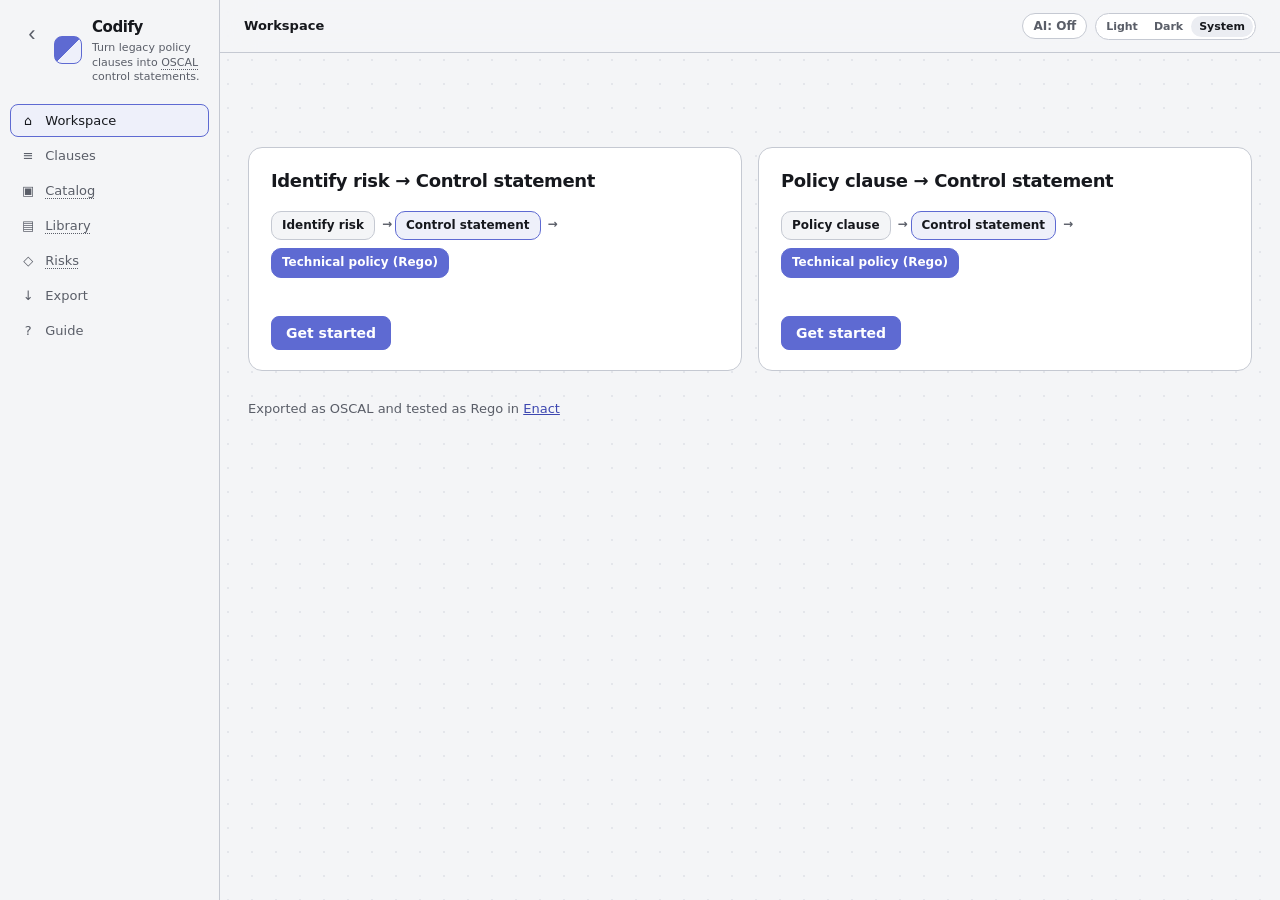
==== src/codify/static/index.html @ 62cfd4fe "Name the last landing step Technical policy (Rego) First-time users do not know Enact. Flow cards no" ====
<!doctype html>
<html lang="en" data-theme="dark">
<head>
  <meta charset="utf-8">
  <meta name="viewport" content="width=device-width, initial-scale=1">
  <title>Codify</title>
  <meta name="description" content="Turn legacy policy clauses into OSCAL control statements.">
  <link rel="icon" href="data:image/svg+xml,%3Csvg xmlns='http://www.w3.org/2000/svg' viewBox='0 0 32 32'%3E%3Crect width='32' height='32' rx='7' fill='%230D0E12'/%3E%3Cpath d='M0 0h32L0 32z' fill='%235E6AD2'/%3E%3C/svg%3E">
  <link rel="stylesheet" href="app.css">
  <script src="theme.js"></script>
</head>
<body class="app">
  <a class="skip" href="#main">Skip to content</a>

  <aside id="sidebar" class="sidebar">
    <div class="sidebar__brand">
      <button type="button" class="icon-btn sidebar__toggle" id="sidebar-toggle" aria-label="Collapse sidebar" aria-controls="sidebar" aria-expanded="true">
        <span aria-hidden="true">‹</span>
      </button>
      <div class="brand">
        <span class="brand__mark" aria-hidden="true"></span>
        <div class="brand__text">
          <h1 class="brand__name">Codify</h1>
          <p class="brand__tag">Turn legacy policy clauses into <abbr class="term" title="A standard format from NIST for writing security controls so other GRC tools can read them.">OSCAL</abbr> control statements.</p>
        </div>
      </div>
    </div>
    <nav class="sidebar__nav" aria-label="Views">
      <button type="button" class="nav-btn" data-view="workspace" data-nav="workspace" aria-pressed="true">
        <span class="nav-btn__icon" aria-hidden="true">⌂</span>
        <span class="nav-btn__label">Workspace</span>
      </button>
      <button type="button" class="nav-btn" data-view="work" data-nav="clauses" aria-pressed="false">
        <span class="nav-btn__icon" aria-hidden="true">≡</span>
        <span class="nav-btn__label">Clauses</span>
      </button>
      <button type="button" class="nav-btn" data-view="catalog" data-nav="catalog" aria-pressed="false">
        <span class="nav-btn__icon" aria-hidden="true">▣</span>
        <span class="nav-btn__label"><abbr class="term" title="This project's control statements — the set you export.">Catalog</abbr></span>
      </button>
      <button type="button" class="nav-btn" data-view="library" data-nav="library" aria-pressed="false">
        <span class="nav-btn__icon" aria-hidden="true">▤</span>
        <span class="nav-btn__label"><abbr class="term" title="Reusable accepted statements saved on this device, across projects.">Library</abbr></span>
      </button>
      <button type="button" class="nav-btn" data-view="risks" data-nav="risks" aria-pressed="false">
        <span class="nav-btn__icon" aria-hidden="true">◇</span>
        <span class="nav-btn__label"><abbr class="term" title="Risks you already identified. Control statements exist to address them. Not a register.">Risks</abbr></span>
      </button>
      <button type="button" class="nav-btn" data-nav="export" id="export-open" aria-haspopup="dialog">
        <span class="nav-btn__icon" aria-hidden="true">↓</span>
        <span class="nav-btn__label">Export</span>
      </button>
      <button type="button" class="nav-btn" data-view="guide" data-nav="guide" aria-pressed="false">
        <span class="nav-btn__icon" aria-hidden="true">?</span>
        <span class="nav-btn__label">Guide</span>
      </button>
    </nav>
  </aside>

  <div class="app__frame">
    <header class="top">
      <div class="top__row">
        <nav class="crumb" id="crumb" aria-label="Breadcrumb">
          <span class="crumb__item">Workspace</span>
        </nav>
        <div class="top__end">
          <div class="actions work__actions" id="top-actions">
            <button type="button" class="btn btn--primary" id="export-open-top" hidden>Export</button>
            <button type="button" class="btn btn--quiet" id="close-project" hidden>Close</button>
          </div>
          <div class="top__tools">
            <button type="button" class="status-chip" id="ai-open" aria-haspopup="dialog">AI: Off</button>
            <div class="theme-toggle" role="radiogroup" aria-label="Theme">
              <button type="button" role="radio" aria-checked="false" data-theme-choice="light">Light</button>
              <button type="button" role="radio" aria-checked="false" data-theme-choice="dark">Dark</button>
              <button type="button" role="radio" aria-checked="true" data-theme-choice="system">System</button>
            </div>
          </div>
        </div>
      </div>
    </header>

    <main id="main">
      <p class="local-note" data-browser-only hidden>Runs in your browser: your policy never leaves this device.</p>
      <p id="loading" class="loading" role="status" hidden>Loading Codify in your browser. This takes a few seconds on the first visit only.</p>
      <div id="error" class="error" role="alert" hidden></div>
      <div id="notice" class="loading" role="status" hidden></div>

      <!-- Landing: two flows only (ADR 0013). Splash #28 is folded in. -->
      <section id="start" class="start" aria-labelledby="start-title">
        <div id="landing" class="landing">
          <h2 id="start-title" class="visually-hidden">Choose a starting path</h2>

          <div id="start-choice" class="landing-cards" role="group" aria-label="Choose a starting path">
            <article class="flow-card" aria-labelledby="flow-a-title">
              <h3 id="flow-a-title" class="flow-card__title">Identify risk → Control statement</h3>
              <ol class="flow-card__steps" aria-label="Identify risk, then control statement, then technical policy (Rego)">
                <li>Identify risk</li>
                <li>Control statement</li>
                <li>Technical policy (Rego)</li>
              </ol>
              <button type="button" class="btn btn--primary" id="start-from-risks">Get started</button>
            </article>
            <article class="flow-card" aria-labelledby="flow-b-title">
              <h3 id="flow-b-title" class="flow-card__title">Policy clause → Control statement</h3>
              <ol class="flow-card__steps" aria-label="Policy clause, then control statement, then technical policy (Rego)">
                <li>Policy clause</li>
                <li>Control statement</li>
                <li>Technical policy (Rego)</li>
              </ol>
              <button type="button" class="btn btn--primary" id="start-from-clause">Get started</button>
            </article>
          </div>

          <p id="landing-caption" class="landing-caption">
            Exported as OSCAL and tested as Rego in
            <a href="https://code1sentinel.github.io/enact/" target="_blank" rel="noopener noreferrer">Enact</a>
          </p>

          <p id="resume" class="landing-resume" hidden>
            <button type="button" class="landing__quiet" id="resume-open">Resume</button>
            <span id="resume-title" class="landing-resume__title"></span>
            <span id="resume-when" class="visually-hidden"></span>
          </p>
        </div>

        <div class="card start__load" id="drop" hidden>
          <p class="start-clause-back">
            <button type="button" class="btn btn--quiet" id="start-clause-back">Back to the landing</button>
          </p>
          <form id="paste-form" novalidate>
            <label class="field">
              <span>Example clause <em>edit or replace, then press Codify</em></span>
              <textarea class="start__clause" name="text" rows="8" placeholder="Paste a clause, or edit this example.">Access to systems shall be granted on a need-to-know basis.

User accounts shall be reviewed regularly.</textarea>
            </label>
            <div class="actions">
              <button type="submit" class="btn btn--primary btn--lg" id="paste-submit">Codify</button>
              <label class="btn btn--file">
                Open a file
                <input type="file" id="file" accept=".docx,.csv,.xlsx,.json,.txt,.md,application/vnd.openxmlformats-officedocument.wordprocessingml.document,text/csv,application/json,text/plain,text/markdown,application/vnd.openxmlformats-officedocument.spreadsheetml.sheet">
              </label>
            </div>
          </form>
          <p class="start__examples">
            <button type="button" class="example-chip" id="demo">Try an example</button>
          </p>
        </div>
      </section>

      <section id="flow" class="flow-view" aria-labelledby="flow-title" hidden>
        <h2 id="flow-title" class="visually-hidden">Authoring steps</h2>
        <div class="flow-view__head">
          <ol class="stepper" id="stepper" aria-label="Authoring steps"></ol>
          <button type="button" class="btn btn--quiet btn--small" id="step-guide-open" hidden>Show guide</button>
        </div>
        <div class="flow-view__body">
          <div id="flow-step" class="flow-step"></div>
          <aside id="step-guide" class="step-guide" hidden></aside>
        </div>
        <p id="flow-error" class="field-error" role="alert" hidden></p>
        <div class="flow-nav" id="flow-nav">
          <button type="button" class="btn" id="flow-back">Previous</button>
          <button type="button" class="btn btn--primary" id="flow-next">Next</button>
        </div>
      </section>

      <section id="result" class="result-step" aria-labelledby="result-title" hidden>
        <div class="result-step__inner">
          <p class="result-step__kicker">First look</p>
          <h2 id="result-title" class="result-step__title">Here's what we drafted</h2>
          <p id="result-lede" class="result-step__lede"></p>
          <ul id="result-drafts" class="result-step__drafts"></ul>
          <div class="actions">
            <button type="button" class="btn btn--primary btn--lg" id="result-continue">Review the drafts</button>
          </div>
        </div>
      </section>

      <!-- Workspace: a project is open -->
      <section id="work" class="work" aria-labelledby="work-title" hidden>
        <div class="work__head">
          <div class="work__title">
            <label class="work-title-edit">
              <span class="visually-hidden">Policy name</span>
              <input id="work-title" class="work-title-input" maxlength="500" autocomplete="off" spellcheck="false" placeholder="Untitled policy">
            </label>
            <p id="work-summary" class="work__summary"></p>
            <div id="work-counts" class="work__counts"></div>
            <div id="work-progress" class="progress" aria-label="Review progress"></div>
          </div>
          <div class="flow-wrap">
            <ol class="flow flow--status" aria-label="Review stages (status, not links)">
              <li data-stage="clause"><abbr class="term" title="A paragraph from the policy you pasted.">Clause</abbr></li>
              <li data-stage="draft"><abbr class="term" title="Codify's first-pass control statement. Edit it before you accept.">Draft</abbr></li>
              <li data-stage="review"><abbr class="term" title="Check the draft against the original clause and the score.">Review</abbr></li>
              <li data-stage="accept"><abbr class="term" title="Keep this statement in this project's catalog and on this device.">Accept</abbr></li>
            </ol>
            <p class="flow__caption">Status, not buttons. Hover a word for what it means.</p>
          </div>
        </div>

        <div id="ai-progress" class="loading ai-progress" role="status" hidden>
          <span id="ai-progress-text"></span>
          <button type="button" class="btn btn--small" id="ai-stop">Stop</button>
        </div>

        <div class="workspace">
          <div class="pane pane--list">
            <div class="pane__bar">
              <span class="pane__label">Clauses</span>
              <details id="work-more" class="fold">
                <summary>More</summary>
                <div class="fold__body">
                  <div class="filters" role="group" aria-label="Show">
                    <button type="button" class="chip" data-filter="all" aria-pressed="true">All</button>
                    <button type="button" class="chip" data-filter="draft" aria-pressed="false">Drafts</button>
                    <button type="button" class="chip" data-filter="reviewed" aria-pressed="false">Reviewed</button>
                    <button type="button" class="chip" data-filter="accepted" aria-pressed="false">Accepted</button>
                    <button type="button" class="chip" data-filter="low" aria-pressed="false">Below 80%</button>
                    <button type="button" class="chip" data-filter="other" aria-pressed="false">Not converted</button>
                  </div>
                  <div class="select-tools" role="group" aria-label="Select">
                    <button type="button" class="btn btn--small btn--quiet" id="select-ready" title="Drafts scoring 80% or more with no drafting notes left to decide">Select ready drafts</button>
                    <button type="button" class="btn btn--small btn--quiet" id="select-shown" title="Every control the filter shows">Select shown</button>
                  </div>
                </div>
              </details>
            </div>
            <div id="list" class="list" aria-label="Clauses and controls"></div>
          </div>
          <aside id="editor" class="editor" aria-live="polite">
            <p class="placeholder">Select a clause to draft its control.</p>
          </aside>
          <aside id="props" class="props" aria-label="Properties and review">
            <p class="placeholder">Select a control to see its properties.</p>
          </aside>
        </div>
      </section>

      <section id="catalog" class="catalog-view" aria-labelledby="catalog-title" hidden>
        <div class="view-head">
          <h2 id="catalog-title" class="section-title section-title--first">Catalog</h2>
          <p class="view-head__lede">This project's control statements — the catalog you export as OSCAL, a NIST format other GRC tools read. The Library is separate: reusable statements saved on this device.</p>
        </div>
        <div id="catalog-body"></div>
      </section>

      <section id="library" class="library-view" aria-labelledby="library-title" hidden>
        <div id="library-body"></div>
      </section>

      <section id="risks" class="risks-view" aria-labelledby="risks-title" hidden>
        <div class="view-head">
          <h2 id="risks-title" class="section-title section-title--first">Identified risks</h2>
          <p class="view-head__lede">Enter risks you have already identified. Control statements exist to address them. This is input, not a register — no scores, owners, or treatment plans.</p>
        </div>
        <div id="risks-body" class="risks-input"></div>
      </section>

      <!-- Guide -->
      <section id="guide" class="guide-view" aria-labelledby="guide-title" hidden>
        <h2 id="guide-title" class="section-title section-title--first">Writing control statements</h2>
        <p id="guide-summary" class="guide-summary"></p>
        <div class="anatomy">
          <p class="anatomy__example"><span class="part part--action">Review</span> <span class="part part--scope">privileged and payment access</span> <span class="part part--limit">at least every [90] days</span> <span class="part part--purpose">to remove access that is no longer needed</span>.</p>
        </div>
        <div id="guide-list" class="guide-list"></div>
      </section>
    </main>
  </div>

  <div id="selection-bar" class="selection-bar" hidden role="toolbar" aria-label="Bulk actions">
    <span id="selected-count" class="selection-bar__count" aria-live="polite">0 selected</span>
    <div class="selection-bar__actions">
      <button type="button" class="btn btn--small" data-bulk="reviewed">Mark reviewed</button>
      <button type="button" class="btn btn--small btn--primary" data-bulk="accepted">Mark accepted</button>
      <button type="button" class="btn btn--small" id="ai-bulk" hidden title="Draft the clauses of the selected controls again with AI, one request per clause">Draft with AI</button>
    </div>
    <button type="button" class="btn btn--small btn--quiet" id="select-none">Clear</button>
  </div>

  <dialog id="export-dialog" class="dialog export-dialog" aria-labelledby="export-title">
    <form method="dialog">
      <div class="dialog__head">
        <div class="dialog__title">
          <h2 id="export-title">Send to Enact</h2>
        </div>
        <button type="submit" class="icon-btn" value="cancel" aria-label="Close">×</button>
      </div>
      <p class="dialog__lede">Download a copy on this device. Nothing is uploaded. Send to Enact turns control statements into testable Rego policy.</p>
      <div class="enact-handoff" id="enact-handoff">
        <p><strong>Codify writes the catalog. Enact runs the checks.</strong> They share a file, not a server.</p>
        <ol class="enact-handoff__steps">
          <li>Download the OSCAL catalog below.</li>
          <li>Open <a href="https://code1sentinel.github.io/enact/" target="_blank" rel="noopener noreferrer">Enact</a> (Pages app).</li>
          <li>Load that JSON as the catalog. See <a href="https://github.com/code1sentinel/policy-golden-path/blob/main/docs/book/enact.md" target="_blank" rel="noopener noreferrer">Using Codify with Enact</a>.</li>
        </ol>
      </div>
      <p class="export-help">The catalog is this project's OSCAL file (a NIST format other GRC tools read). Library downloads are optional copies of accepted statements on this device.</p>
      <p id="export-gate" class="field-error" hidden></p>
      <ul class="export-list" id="export-menu">
        <li class="export-list__row export-list__row--recommended is-recommended">
          <div>
            <strong>OSCAL catalog <span class="export-rec">(recommended)</span></strong>
            <p>Use this when you want to hand the catalog to another GRC tool, or reopen this project later.</p>
          </div>
          <button type="button" class="btn btn--primary" data-export="oscal">Download</button>
        </li>
        <li class="export-list__row">
          <div>
            <strong>Excel</strong>
            <p>Use this when you want a spreadsheet of every control for review in Excel.</p>
          </div>
          <button type="button" class="btn" data-export="xlsx">Download</button>
        </li>
        <li class="export-list__row">
          <div>
            <strong>CSV</strong>
            <p>Use this when you need the same rows in a text file. Safe for Excel — cells cannot run formulas.</p>
          </div>
          <button type="button" class="btn" data-export="csv">Download</button>
        </li>
        <li class="export-list__row">
          <div>
            <strong>Conversion report</strong>
            <p>Use this when you want a readable summary of what was converted and what still needs work.</p>
          </div>
          <button type="button" class="btn" data-export="report">Download</button>
        </li>
      </ul>
      <details class="export-more">
        <summary>Statement library (optional)</summary>
        <ul class="export-list export-list--nested">
          <li class="export-list__row">
            <div>
              <strong>JSON</strong>
              <p>Use this when you want a JSON copy of accepted statements saved on this device.</p>
            </div>
            <button type="button" class="btn" data-export="library-json">Download</button>
          </li>
          <li class="export-list__row">
            <div>
              <strong>CSV</strong>
              <p>Use this when you want those same saved statements as a spreadsheet-safe CSV.</p>
            </div>
            <button type="button" class="btn" data-export="library-csv">Download</button>
          </li>
        </ul>
      </details>
    </form>
  </dialog>

  <dialog id="ai-dialog" class="dialog" aria-labelledby="ai-title">
    <form id="ai-form" method="dialog" novalidate>
      <div class="dialog__head">
        <div class="dialog__title">
          <h2 id="ai-title">AI drafting</h2>
          <span id="ai-ready-chip" class="ready-chip is-off">Off</span>
        </div>
        <button type="submit" class="icon-btn" value="cancel" formnovalidate aria-label="Close">×</button>
      </div>
      <p class="dialog__lede">Off unless you turn it on. Codify still drafts with rules. With AI on, you can also ask a model to draft a clause's controls, with your own API key or with Ollama on this machine (no key). Every AI draft is scored like any other, marked as drafted by AI, and stays a draft until you review it.</p>
      <div class="notice">
        <strong>What is sent.</strong> One clause per request: its text, its section heading and Codify's rule drafts for it. It goes straight from this browser to the provider you choose, under your account and that provider's terms. It does not pass through Codify, and your key stays in this browser.
      </div>
      <div class="notice notice--warn">
        <strong>Do not send classified or sensitive text.</strong> Use AI drafting only for policy text your organisation allows you to send to this provider. If in doubt, leave it off: the rule drafts need no AI.
      </div>
      <div class="grid2">
        <label class="field"><span>Provider</span>
          <select name="provider" id="ai-provider"></select>
        </label>
        <label class="field"><span>Model <em id="ai-model-hint">any model your account has</em></span>
          <input name="model" id="ai-model" list="ai-models" autocomplete="off" spellcheck="false">
          <datalist id="ai-models"></datalist>
        </label>
      </div>
      <p id="ai-local-note" class="notice" hidden></p>
      <label class="field" id="ai-key-field"><span>API key <em>required for this provider</em></span>
        <input name="key" id="ai-key" type="password" autocomplete="off" spellcheck="false">
        <span class="field__help">Kept in this browser only. Not sent to Codify.</span>
      </label>
      <label class="check" id="ai-remember-row"><input type="checkbox" name="remember" id="ai-remember"> <span>Remember the key on this device <em>(otherwise it is forgotten when you close the tab)</em></span></label>
      <label class="check"><input type="checkbox" name="ack" id="ai-ack"> <span>I have read what is sent, and I will not send classified or sensitive text.</span></label>
      <p id="ai-form-error" class="error" role="alert" hidden></p>
      <div class="dialog__actions actions">
        <button type="submit" class="btn btn--quiet" value="cancel" formnovalidate>Cancel</button>
        <button type="submit" class="btn" value="off" id="ai-off">Turn off and forget the key</button>
        <button type="submit" class="btn btn--primary" value="on" id="ai-on">Turn on</button>
      </div>
    </form>
  </dialog>

  <dialog id="risk-suggest-dialog" class="dialog dialog--suggest" aria-labelledby="risk-suggest-title">
    <form method="dialog">
      <div class="dialog__head">
        <div class="dialog__title">
          <h2 id="risk-suggest-title">Add recommended statements?</h2>
        </div>
        <button type="submit" class="icon-btn" value="cancel" aria-label="Close">×</button>
      </div>
      <p id="risk-suggest-scenario" class="dialog__lede"></p>
      <div id="risk-suggest-body" class="risk-suggest"></div>
      <div class="dialog__actions actions">
        <button type="submit" class="btn btn--quiet" value="cancel" id="risk-suggest-not-now">Not now</button>
        <button type="button" class="btn btn--primary" id="risk-suggest-add">Add statements</button>
      </div>
    </form>
  </dialog>

  <dialog id="library-pick" class="dialog" aria-labelledby="library-pick-title">
    <form method="dialog">
      <div class="dialog__head">
        <div class="dialog__title">
          <h2 id="library-pick-title">From library</h2>
        </div>
        <button type="submit" class="icon-btn" value="cancel" aria-label="Close">×</button>
      </div>
      <p class="dialog__lede">Reusable statements on this device. Use one, then tweak and Accept. Nothing is uploaded.</p>
      <label class="field">
        <span class="visually-hidden">Search the library</span>
        <input id="library-pick-search" type="search" placeholder="Search statements" autocomplete="off">
      </label>
      <div class="picker">
        <div id="library-pick-list"></div>
        <aside id="library-pick-detail" class="picker__detail" aria-label="Statement preview"></aside>
      </div>
    </form>
  </dialog>

  <script type="module" src="app.js"></script>
</body>
</html>
---- src/codify/static/app.css ----
/* Codify web app. Colour tokens live on [data-theme]; layout tokens stay on :root. */

:root {
  --radius: 10px;
  --radius-lg: 14px;
  --maxw: 1320px;
  --gutter: 24px;
  --sidebar: 220px;
  --sidebar-collapsed: 56px;
  --topbar: 52px;
  --font: system-ui, -apple-system, "Segoe UI", Roboto, sans-serif;
  --mono: ui-monospace, SFMono-Regular, Menlo, Consolas, monospace;
  --ease: cubic-bezier(0.22, 0.61, 0.36, 1);
}

/* --orange is the accent fill (historical name). Values are indigo on cool gray. */
[data-theme="dark"] {
  color-scheme: dark;
  --orange: #5E6AD2;
  --orange-bright: #4C56C4;
  --orange-dim: #1A1D38;
  --orange-line: #5E6AD2;
  --accent-text: #B4BAF5;
  --on-accent: #FFFFFF;
  --focus: #B4BAF5;
  --bg: #0D0E12;
  --surface: #16171D;
  --surface-raised: #1E1F26;
  --border: #6C6F7A;
  --border-soft: #2C2E38;
  --text: #F1F2F5;
  --muted: #9B9EAA;
  --placeholder: #8A8D99;
  --danger: #FF8A7A;
  --danger-dim: #2A1614;
  --danger-line: #8A4038;
  --ready: #7FD6A8;
  --ready-dim: #14241C;
  --ready-line: #3A6A50;
  --part-action: #B4BAF5;
  --part-scope: #8FC1FF;
  --part-limit: #C7A6FF;
  --part-purpose: #7FD6A8;
  --header-bg: #16171D;
  --dot-grid: #1A1B22;
  --btn-hover-border: #8A8D99;
  --clause-text: #C4C6CE;
  --legacy-label: #8A8D99;
  --note-text: #CBCED6;
  --notice-text: #D4D6DC;
  --dialog-backdrop: #000000;
  --selection-bar-bg: #181920;
  --selection-bar-btn: #2A2C36;
  --selection-bar-border: #6C6F7A;
  --shadow: #000000;
}

[data-theme="light"] {
  color-scheme: light;
  --orange: #5E6AD2;
  --orange-bright: #4C56C4;
  --orange-dim: #EEF0FA;
  --orange-line: #5E6AD2;
  --accent-text: #3D47B0;
  --on-accent: #FFFFFF;
  --focus: #3D47B0;
  --bg: #F4F5F7;
  --surface: #FFFFFF;
  --surface-raised: #EBEDF2;
  --border: #6B6F7A;
  --border-soft: #C5C9D2;
  --text: #16181D;
  --muted: #5A5E68;
  --placeholder: #6B6F7A;
  --danger: #B42318;
  --danger-dim: #F8E4E2;
  --danger-line: #B42318;
  --ready: #1B7A4A;
  --ready-dim: #DCEFE4;
  --ready-line: #1B7A4A;
  --part-action: #3D47B0;
  --part-scope: #1558B0;
  --part-limit: #6B3DB8;
  --part-purpose: #1B7A4A;
  --header-bg: #F4F5F7;
  --dot-grid: #E4E6EB;
  --btn-hover-border: #5A5E68;
  --clause-text: #3A3E48;
  --legacy-label: #6B6F7A;
  --note-text: #3A3E48;
  --notice-text: #2A2E36;
  --dialog-backdrop: #16181D;
  --selection-bar-bg: #FFFFFF;
  --selection-bar-btn: #EBEDF2;
  --selection-bar-border: #6B6F7A;
  --shadow: #16181D;
}

*, *::before, *::after { box-sizing: border-box; }
html { -webkit-text-size-adjust: 100%; }
html, body { height: 100%; }
body {
  margin: 0;
  background: var(--bg);
  background-image: radial-gradient(var(--dot-grid) 1px, transparent 1px);
  background-size: 24px 24px;
  color: var(--text);
  font: 15px/1.55 var(--font);
  min-height: 100vh;
}
body.app {
  display: grid;
  grid-template-columns: var(--sidebar) minmax(0, 1fr);
}
body.app.sidebar-collapsed { grid-template-columns: var(--sidebar-collapsed) minmax(0, 1fr); }
[hidden] { display: none !important; }
.wrap { max-width: var(--maxw); margin: 0 auto; padding: 0 var(--gutter); }
.skip { position: absolute; left: -9999px; top: 8px; background: var(--orange); color: var(--on-accent); padding: 8px 12px; border-radius: 6px; z-index: 10; }
.skip:focus { left: 8px; }
:focus-visible { outline: 2px solid var(--focus); outline-offset: 2px; }
.muted { color: var(--muted); }
kbd { font: 12px var(--mono); border: 1px solid var(--border); border-bottom-width: 2px; border-radius: 4px; padding: 0 4px; }

/* Sidebar ----------------------------------------------------------------- */

.sidebar {
  position: sticky; top: 0; align-self: start; height: 100vh;
  display: flex; flex-direction: column; gap: 8px;
  background: var(--header-bg); border-right: 1px solid var(--border-soft);
  padding: 12px 10px 16px; z-index: 9; overflow: hidden;
}
.sidebar__brand { display: flex; align-items: flex-start; gap: 6px; padding: 4px 6px 12px; }
.sidebar__toggle {
  width: 28px; height: 28px; font-size: 16px; flex: none; margin-top: 2px;
}
.brand { display: flex; gap: 10px; align-items: center; min-width: 0; }
.brand__mark { width: 28px; height: 28px; border-radius: 8px; flex: none; background: linear-gradient(135deg, var(--orange) 0 50%, transparent 50%), var(--orange-dim); border: 1px solid var(--orange-line); }
.brand__name { margin: 0; font-size: 15px; font-weight: 700; letter-spacing: -0.03em; }
.brand__tag { margin: 2px 0 0; color: var(--muted); font-size: 11px; line-height: 1.3; }
body:has(#start[hidden]) .brand__tag,
body:has(#start[hidden]) .local-note { display: none !important; }
.sidebar__nav { display: flex; flex-direction: column; gap: 2px; }
.nav-btn {
  appearance: none; display: flex; align-items: center; gap: 10px;
  width: 100%; text-align: left; cursor: pointer;
  color: var(--muted); background: transparent; border: 1px solid transparent;
  border-radius: 8px; padding: 8px 10px; font: 500 13px var(--font);
}
.nav-btn:hover { color: var(--text); background: var(--surface-raised); }
.nav-btn[aria-pressed="true"] { color: var(--text); background: var(--orange-dim); border-color: var(--orange-line); }
.nav-btn__icon { width: 1.1em; text-align: center; flex: none; }
body.sidebar-collapsed .brand__text,
body.sidebar-collapsed .nav-btn__label { display: none; }
body.sidebar-collapsed .nav-btn { justify-content: center; padding: 8px; }
body.sidebar-collapsed .sidebar__brand { justify-content: center; padding-left: 0; padding-right: 0; }
body.sidebar-collapsed .sidebar__toggle { margin: 0 auto; }
body.sidebar-collapsed .sidebar__toggle span { display: inline-block; transform: rotate(180deg); }

/* Frame + top bar --------------------------------------------------------- */

.app__frame { min-width: 0; min-height: 100vh; display: flex; flex-direction: column; }
.top {
  position: sticky; top: 0; z-index: 8; flex: none;
  border-bottom: 1px solid var(--border-soft);
  background: color-mix(in srgb, var(--header-bg) 88%, transparent);
  backdrop-filter: blur(16px);
}
.top__row { display: flex; align-items: center; justify-content: space-between; gap: 16px; padding: 10px var(--gutter); flex-wrap: wrap; min-height: var(--topbar); }
.top__end { display: flex; align-items: center; gap: 12px; flex-wrap: wrap; }
.top__tools { display: flex; align-items: center; gap: 8px; }
.crumb { display: flex; align-items: center; gap: 8px; min-width: 0; font-size: 13px; color: var(--muted); }
.crumb__item { color: var(--muted); }
.crumb__item:last-child { color: var(--text); font-weight: 600; }
.crumb__sep { color: var(--border); }
.status-chip {
  appearance: none; font: 600 12px var(--font); color: var(--muted); background: var(--surface);
  border: 1px solid var(--border-soft); border-radius: 999px; padding: 5px 10px; cursor: pointer;
}
.status-chip:hover { color: var(--text); border-color: var(--border); }
.status-chip.is-on { color: var(--ready); border-color: var(--ready-line); background: var(--ready-dim); }
.status-chip.is-needs { color: var(--danger); border-color: var(--danger-line); background: var(--danger-dim); }
.theme-toggle {
  display: inline-flex; align-items: center; gap: 0; padding: 2px;
  background: var(--surface); border: 1px solid var(--border-soft); border-radius: 999px;
}
.theme-toggle [role="radio"] {
  appearance: none; border: 0; background: transparent; color: var(--muted);
  font: 600 11px var(--font); padding: 4px 8px; border-radius: 999px; cursor: pointer;
}
.theme-toggle [role="radio"]:hover { color: var(--text); }
.theme-toggle [role="radio"][aria-checked="true"] { background: var(--surface-raised); color: var(--text); }
.view-btn, .chip {
  appearance: none; font: 500 13px var(--font); color: var(--muted); background: transparent; cursor: pointer;
  border: 1px solid transparent; border-radius: 999px; padding: 6px 12px;
  transition: background 0.15s var(--ease), border-color 0.15s var(--ease), color 0.15s var(--ease);
}
.view-btn:hover, .chip:hover { color: var(--text); background: var(--surface-raised); }
.view-btn[aria-pressed="true"], .chip[aria-pressed="true"] { background: var(--orange-dim); border-color: var(--orange); color: var(--text); }
.chip { font-size: 12px; font-weight: 500; padding: 5px 11px; background: var(--surface); border-color: var(--border-soft); }

main { flex: 1; min-height: 0; padding: 22px var(--gutter) 28px; }
.local-note { display: inline-block; margin: 0 0 14px; font-size: 12px; font-weight: 600; color: var(--accent-text); border: 1px solid var(--orange-line); background: var(--orange-dim); border-radius: 999px; padding: 2px 10px; }
.loading { border: 1px solid var(--orange-line); background: var(--orange-dim); border-radius: var(--radius); padding: 10px 14px; margin: 0 0 16px; font-size: 14px; }
.error { border: 1px solid var(--danger-line); background: var(--danger-dim); color: var(--danger); border-radius: var(--radius); padding: 12px 14px; margin-bottom: 16px; }
.section-title { font-size: 22px; font-weight: 700; margin: 26px 0 10px; letter-spacing: -0.03em; line-height: 1.25; }
.section-title--first { margin-top: 0; }
h3 { font-size: 14px; margin: 18px 0 10px; font-weight: 600; }
h3:first-child { margin-top: 0; }
.hint { color: var(--muted); font-size: 13px; margin: 0 0 10px; }
.placeholder, .none { color: var(--muted); margin: 0; }
.visually-hidden { position: absolute; width: 1px; height: 1px; padding: 0; margin: -1px; overflow: hidden; clip: rect(0, 0, 0, 0); white-space: nowrap; border: 0; }
abbr.term {
  text-decoration: underline dotted;
  text-decoration-thickness: 1px;
  text-underline-offset: 3px;
  cursor: help;
  font-style: inherit;
  font-weight: inherit;
  letter-spacing: inherit;
  text-transform: inherit;
}

/* Cards, fields, buttons ------------------------------------------------- */

.card { background: var(--surface); border: 1px solid var(--border-soft); border-radius: var(--radius-lg); padding: 22px; }
.field { display: flex; flex-direction: column; gap: 6px; margin-bottom: 14px; min-width: 0; }
.field > span { font-size: 13px; font-weight: 600; }
.field em { margin-left: 0.35em; font-style: normal; font-weight: 400; color: var(--muted); }
.field__help { font-size: 12px; font-weight: 400; color: var(--muted); line-height: 1.4; }
input, select, textarea {
  font: 14px/1.5 var(--font); color: var(--text); background: var(--bg);
  border: 1px solid var(--border); border-radius: 8px; padding: 9px 11px; width: 100%; min-width: 0;
}
select { width: auto; }
textarea { resize: vertical; }
input::placeholder, textarea::placeholder { color: var(--placeholder); }
input:focus, select:focus, textarea:focus { border-color: var(--orange); outline: none; box-shadow: 0 0 0 3px var(--orange-dim); }

.actions { display: flex; flex-wrap: wrap; gap: 10px; align-items: center; }
.btn {
  display: inline-flex; align-items: center; justify-content: center; gap: 6px; font: 600 14px var(--font); text-decoration: none;
  color: var(--text); background: var(--surface-raised); border: 1px solid var(--border); border-radius: 8px; padding: 8px 14px; cursor: pointer;
  transition: border-color 0.15s var(--ease), background 0.15s var(--ease);
}
.btn:hover { border-color: var(--btn-hover-border); }
.btn:disabled { opacity: 0.5; cursor: not-allowed; }
.btn--primary { background: var(--orange); border-color: var(--orange); color: var(--on-accent); }
.btn--primary:hover:not(:disabled) { background: var(--orange-bright); border-color: var(--orange-bright); }
.btn--quiet { background: transparent; border-color: transparent; color: var(--muted); }
.btn--quiet:hover { color: var(--text); border-color: var(--border); }
.btn--small { padding: 4px 10px; font-size: 13px; }
.btn--lg { padding: 12px 22px; font-size: 16px; }
.btn--file { position: relative; overflow: hidden; }
.btn--file input { position: absolute; inset: 0; opacity: 0; cursor: pointer; }

.result-step {
  display: flex;
  align-items: flex-start;
  justify-content: center;
  min-height: calc(100vh - var(--topbar) - 72px);
  padding: 36px 24px 80px;
}
.result-step__inner {
  width: min(40rem, 100%);
  background: var(--surface);
  border: 1px solid var(--border-soft);
  border-radius: 16px;
  padding: 28px 28px 24px;
}
.result-step__kicker {
  margin: 0 0 8px;
  font: 700 11px var(--font);
  letter-spacing: 0.06em;
  text-transform: uppercase;
  color: var(--accent-text);
}
.result-step__title {
  margin: 0 0 10px;
  font-size: 24px;
  font-weight: 700;
  letter-spacing: -0.03em;
  line-height: 1.2;
}
.result-step__lede { margin: 0 0 18px; color: var(--muted); font-size: 15px; line-height: 1.55; }
.result-step__drafts { list-style: none; margin: 0 0 22px; padding: 0; display: grid; gap: 10px; }
.result-step__drafts li {
  margin: 0; padding: 12px 14px; border: 1px solid var(--border-soft);
  border-radius: 10px; background: var(--bg); font-size: 14px;
}
.result-step__drafts strong { display: block; font-size: 12px; color: var(--muted); margin-bottom: 4px; }
.result-step__drafts .result-step__more {
  background: transparent; border-style: dashed; color: var(--muted); font-weight: 600;
}

/* Start / landing -------------------------------------------------------- */

.start { max-width: 64rem; margin: 0 auto; }
.landing {
  display: flex;
  flex-direction: column;
  gap: 28px;
  padding: 72px 4px 80px;
  color: var(--text);
}
.landing-cards { display: grid; grid-template-columns: 1fr 1fr; gap: 16px; }
.flow-card {
  display: flex;
  flex-direction: column;
  gap: 18px;
  min-height: 14rem;
  background: var(--surface);
  color: var(--text);
  border: 1px solid var(--border-soft);
  border-radius: var(--radius-lg);
  padding: 22px 22px 20px;
}
.flow-card__title {
  margin: 0;
  font: 700 18px/1.25 var(--font);
  letter-spacing: -0.02em;
}
.flow-card__steps {
  display: flex;
  flex-wrap: wrap;
  align-items: center;
  gap: 8px;
  list-style: none;
  margin: 0;
  padding: 0;
}
.flow-card__steps li {
  position: relative;
  display: inline-block;
  padding: 6px 10px;
  background: var(--bg);
  border: 1px solid var(--border-soft);
  border-radius: 10px;
  font: 600 12px/1.3 var(--font);
  color: var(--text);
}
.flow-card__steps li:nth-child(2) { border-color: var(--orange); background: var(--orange-dim); }
.flow-card__steps li:nth-child(3) {
  color: var(--on-accent); background: var(--orange); border-color: var(--orange);
}
.flow-card__steps li:not(:last-child) { margin-right: 12px; }
.flow-card__steps li:not(:last-child)::after {
  content: "→";
  position: absolute;
  left: calc(100% + 8px);
  top: 50%;
  transform: translateY(-50%);
  color: var(--muted);
  font-weight: 600;
}
.flow-card .btn { align-self: start; margin-top: auto; }
.landing-caption {
  margin: 0;
  font-size: 13px;
  color: var(--muted);
}
.landing-caption a { color: var(--accent-text); }
.landing-resume {
  display: flex;
  flex-wrap: wrap;
  gap: 8px 12px;
  align-items: baseline;
  margin: 0;
  font-size: 13px;
  color: var(--muted);
}
.landing-resume__title { color: var(--muted); }
.landing__quiet {
  color: var(--muted);
  text-decoration: underline;
  text-underline-offset: 3px;
  background: none;
  border: 0;
  padding: 0;
  font: inherit;
  cursor: pointer;
}
.landing__quiet:hover, .landing__quiet:focus-visible { color: var(--text); }
.start__load { border-style: solid; }
.start__load.is-over { border-color: var(--orange); background: var(--orange-dim); }
.start__clause { min-height: 11em; font-size: 16px; line-height: 1.5; }
.start__examples { margin: 14px 0 0; }
.example-chip {
  appearance: none; background: transparent; cursor: pointer;
  border: 1px solid var(--border-soft); color: var(--muted);
  border-radius: 999px; padding: 5px 12px; font: 500 13px var(--font);
  transition: color 0.15s var(--ease), border-color 0.15s var(--ease);
}
.example-chip:hover { color: var(--text); border-color: var(--border); }

.empty {
  display: flex; flex-direction: column; align-items: center; justify-content: center;
  text-align: center; gap: 12px; min-height: 280px; padding: 32px 16px; color: var(--muted);
}
.empty--list { min-height: 180px; padding: 28px 12px; }
.empty__icon {
  width: 48px; height: 48px; border-radius: 12px;
  border: 1px solid var(--border-soft); background: var(--bg);
  display: grid; place-items: center;
}
.empty__glyph { width: 22px; height: 22px; }
.empty__line { margin: 0; max-width: 28ch; font-size: 14px; }
.empty__actions { display: flex; flex-wrap: wrap; gap: 8px; justify-content: center; }

/* Workspace --------------------------------------------------------------- */

body:has(#work:not([hidden])),
body:has(#catalog:not([hidden])),
body:has(#library:not([hidden])) { overflow: hidden; height: 100vh; }
body:has(#work:not([hidden])) .app__frame,
body:has(#catalog:not([hidden])) .app__frame,
body:has(#library:not([hidden])) .app__frame {
  height: 100vh; overflow: hidden;
}
body:has(#work:not([hidden])) main,
body:has(#catalog:not([hidden])) main,
body:has(#library:not([hidden])) main {
  flex: 1; min-height: 0; display: flex; flex-direction: column; padding-top: 12px; padding-bottom: 12px;
}
body:has(#work:not([hidden])) #work,
body:has(#catalog:not([hidden])) #catalog,
body:has(#library:not([hidden])) #library { flex: 1; min-height: 0; display: flex; flex-direction: column; }

.work__head { display: flex; flex-wrap: wrap; justify-content: space-between; gap: 16px; align-items: center; margin-bottom: 12px; }
.work__title { min-width: 0; flex: 1 1 280px; }
.work__title .section-title { font-size: 16px; margin: 0; }
.work-title-edit { display: block; margin: 0; }
.work-title-input {
  font: 700 16px/1.25 var(--font); letter-spacing: -0.03em; color: var(--text);
  background: transparent; border: 1px solid transparent; border-radius: 8px;
  padding: 2px 8px 2px 0; width: 100%; max-width: 36rem;
}
.work-title-input:hover { border-color: var(--border-soft); }
.work-title-input:focus { border-color: var(--orange); outline: none; box-shadow: 0 0 0 3px var(--orange-dim); padding-left: 8px; }
.work__summary { margin: 2px 0 6px; color: var(--muted); font-size: 13px; max-width: 52rem; }
.work__summary strong { color: var(--text); font-weight: 600; }
.work__summary-detail { color: var(--muted); }
.work__counts { margin: 0 0 6px; max-width: 52rem; }
.work__counts > summary {
  cursor: pointer; color: var(--muted); font: 600 12px var(--font); list-style: none;
}
.work__counts > summary::-webkit-details-marker { display: none; }
.work__counts > summary:hover { color: var(--text); }
.work__counts[open] > summary { color: var(--text); }
.work__counts p { margin: 4px 0 0; font-size: 12px; color: var(--muted); }
.progress { display: flex; height: 4px; border-radius: 999px; overflow: hidden; background: var(--border-soft); max-width: 360px; }
.progress span { display: block; height: 100%; }
.progress .p-accepted { background: var(--orange); }
.progress .p-reviewed { background: var(--orange-line); }
.flow-wrap { display: flex; flex-direction: column; align-items: flex-end; gap: 4px; }
.flow {
  display: flex; gap: 0; list-style: none; margin: 0; padding: 0;
  font-size: 11px; font-weight: 600; color: var(--muted); cursor: default;
}
.flow--status li { padding: 2px 0; border: 0; background: transparent; cursor: default; }
.flow--status li + li::before { content: "›"; margin: 0 8px; font-weight: 400; color: var(--muted); }
.flow--status li.is-current { color: var(--text); }
.flow__caption { margin: 0; font-size: 11px; color: var(--muted); text-align: right; max-width: 22rem; line-height: 1.35; }
.menu { position: relative; }
.split { display: inline-flex; align-items: stretch; }
.split > [data-export="oscal"] { border-top-right-radius: 0; border-bottom-right-radius: 0; }
.split__chevron {
  border-top-left-radius: 0; border-bottom-left-radius: 0; margin-left: -1px; padding-left: 8px; padding-right: 10px;
}
.menu__list { position: absolute; right: 0; top: calc(100% + 4px); z-index: 5; background: var(--surface-raised); border: 1px solid var(--border); border-radius: 8px; padding: 4px; min-width: 220px; display: grid; }
.menu__list button { appearance: none; background: none; border: 0; color: var(--text); font: 14px var(--font); text-align: left; padding: 8px 10px; border-radius: 6px; cursor: pointer; }
.menu__list button:hover, .menu__list button:focus-visible { background: var(--orange-dim); }

.toolbar { display: flex; flex-wrap: wrap; justify-content: space-between; gap: 12px; align-items: center; margin-bottom: 14px; }
.select-tools { display: flex; flex-wrap: wrap; gap: 4px; align-items: center; }
.filters { display: flex; flex-wrap: wrap; gap: 6px; align-items: center; }

.workspace {
  display: grid; grid-template-columns: minmax(220px, 0.72fr) minmax(0, 1.2fr) minmax(220px, 0.72fr); gap: 0; align-items: stretch;
  border: 1px solid var(--border-soft); border-radius: 16px; overflow: hidden; background: var(--surface);
  flex: 1; min-height: 0;
}
.pane--list { display: flex; flex-direction: column; min-width: 0; min-height: 0; background: var(--bg); border-right: 1px solid var(--border-soft); }
.pane__bar {
  display: flex; align-items: center; justify-content: space-between; gap: 8px;
  padding: 8px 12px; border-bottom: 1px solid var(--border-soft); flex: none;
}
.pane__label { font-size: 11px; font-weight: 700; text-transform: uppercase; letter-spacing: 0.08em; color: var(--muted); }
.fold { position: relative; }
.fold > summary { list-style: none; cursor: pointer; color: var(--muted); font: 600 12px var(--font); padding: 4px 8px; border-radius: 6px; }
.fold > summary::-webkit-details-marker { display: none; }
.fold > summary:hover, .fold[open] > summary { color: var(--text); background: var(--surface); }
.fold__body {
  position: absolute; right: 0; top: calc(100% + 4px); z-index: 6;
  width: min(420px, calc(100vw - 40px));
  background: var(--surface-raised); border: 1px solid var(--border); border-radius: 10px;
  padding: 12px; box-shadow: 0 12px 32px color-mix(in srgb, var(--shadow) 45%, transparent);
  display: grid; gap: 10px;
}
.fold--block { position: static; margin: 8px 0 12px; }
.fold--block .fold__body, .fold--block[open] { position: static; width: auto; box-shadow: none; background: transparent; border: 0; padding: 8px 0 0; }
.list {
  display: grid; gap: 10px; min-width: 0; align-content: start;
  padding: 16px; overflow: auto; overscroll-behavior: contain; flex: 1;
}
.editor {
  overflow: auto; overscroll-behavior: contain; max-height: none; min-width: 0;
  padding: 24px 28px 36px; background: var(--surface); border: 0; border-radius: 0;
}
.props {
  overflow: auto; overscroll-behavior: contain; min-width: 0;
  padding: 16px; background: var(--bg); border-left: 1px solid var(--border-soft);
  display: flex; flex-direction: column; gap: 12px;
}
.props-card {
  background: var(--surface); border: 1px solid var(--border-soft); border-radius: 12px; padding: 14px;
}
.props-card__title { margin: 0 0 10px; font-size: 12px; font-weight: 700; letter-spacing: 0.04em; text-transform: uppercase; color: var(--muted); }
.prop-row { display: flex; justify-content: space-between; gap: 8px; align-items: baseline; padding: 6px 0; border-bottom: 1px solid var(--border-soft); font-size: 13px; }
.prop-row:last-child { border-bottom: 0; }
.prop-row__label { color: var(--muted); }
.prop-row__value { text-align: right; overflow-wrap: anywhere; }

.section-head { margin: 10px 0 2px; font-size: 11px; font-weight: 700; text-transform: uppercase; letter-spacing: 0.08em; color: var(--muted); }
.section-head:first-child { margin-top: 0; }
.clause { border: 1px solid transparent; border-radius: 10px; background: transparent; padding: 10px 12px; min-width: 0; }
.clause.is-other { border-style: dashed; border-color: var(--border-soft); }
.clause__head { display: flex; gap: 8px; align-items: center; flex-wrap: wrap; }
.clause__id { font: 600 12px var(--mono); color: var(--muted); }
.clause__type { font-size: 11px; color: var(--muted); }
.clause__select { appearance: none; background: none; border: 0; padding: 0; color: var(--text); font: 13px/1.45 var(--font); text-align: left; cursor: pointer; width: 100%; margin-top: 2px; }
.clause__text { color: var(--clause-text); display: -webkit-box; -webkit-line-clamp: 2; -webkit-box-orient: vertical; overflow: hidden; }
.clause.is-other .clause__text { color: var(--muted); }
.clause__reason { font-size: 12px; color: var(--muted); margin-top: 2px; }
.clause[aria-current="true"] {
  border-color: var(--orange-line);
  background: var(--surface);
  box-shadow: inset 3px 0 0 var(--orange);
}

.ctl {
  display: grid; grid-template-columns: auto minmax(0, 1fr) auto; gap: 8px; align-items: center;
  margin-top: 8px; padding: 10px 12px; border-radius: 8px; background: var(--surface); border: 1px solid var(--border-soft);
  transition: border-color 0.15s var(--ease), background 0.15s var(--ease);
}
.ctl.is-checked { background: var(--orange-dim); border-color: var(--orange-line); }
.ctl[aria-current="true"] { border-color: var(--orange); box-shadow: inset 3px 0 0 var(--orange); background: var(--surface-raised); }
.ctl input[type="checkbox"] { width: 15px; height: 15px; accent-color: var(--orange); margin: 0; }
.ctl__open { appearance: none; background: none; border: 0; color: var(--text); font: 13px/1.4 var(--font); text-align: left; cursor: pointer; padding: 0; min-width: 0; }
.ctl__id { font: 600 12px var(--mono); color: var(--accent-text); margin-right: 6px; }
.ctl__text { overflow-wrap: anywhere; }
.score { font: 600 11px var(--font); font-variant-numeric: tabular-nums; padding: 2px 8px; border-radius: 999px; border: 1px solid var(--border); white-space: nowrap; }
.score--high { border-color: var(--orange-line); color: var(--accent-text); background: var(--orange-dim); }
.score--low { border-style: dashed; color: var(--muted); background: transparent; }
.list .score { display: none; }
.state { font-size: 11px; font-weight: 600; padding: 1px 7px; border-radius: 999px; border: 1px solid var(--border); white-space: nowrap; color: var(--muted); }
.state--draft { border-style: dashed; }
.state--reviewed { border-color: var(--orange-line); color: var(--accent-text); background: var(--orange-dim); }
.state--accepted { background: var(--orange); border-color: var(--orange); color: var(--on-accent); }

/* Editor ------------------------------------------------------------------ */

.editor-tabs {
  display: flex; gap: 4px; margin: 0; padding: 3px; width: fit-content;
  background: var(--bg); border: 1px solid var(--border-soft); border-radius: 999px;
}
.editor-tab {
  appearance: none; background: transparent; border: 1px solid transparent; cursor: pointer;
  color: var(--muted); font: 600 12px var(--font); padding: 5px 12px; border-radius: 999px;
}
.editor-tab:hover { color: var(--text); }
.editor-tab[aria-selected="true"] { background: var(--surface-raised); color: var(--text); border-color: var(--border); }
.oscal-view { display: flex; flex-direction: column; gap: 8px; min-height: 0; }
.oscal-view__bar { display: flex; align-items: center; gap: 8px; }
.oscal-view__label { font-size: 12px; font-weight: 600; color: var(--muted); margin-right: auto; }
.oscal-view__help { margin: 0 0 8px; font-size: 12px; color: var(--muted); line-height: 1.45; }
.oscal-copy-status { font-size: 12px; font-weight: 600; color: var(--ready); min-height: 1em; }
.oscal-pre {
  margin: 0; padding: 12px 0; border: 1px solid var(--border-soft); border-radius: 10px;
  background: var(--bg); overflow: auto; max-height: min(60vh, 640px); font: 13px/1.45 var(--mono);
}
.oscal-line { display: grid; grid-template-columns: 3.2em minmax(0, 1fr); }
.oscal-ln { color: var(--muted); text-align: right; padding: 0 12px 0 8px; user-select: none; }
.oscal-code { white-space: pre-wrap; overflow-wrap: anywhere; padding-right: 12px; color: var(--text); }
.editor__nav { display: flex; justify-content: space-between; align-items: center; gap: 12px; flex-wrap: wrap; margin-bottom: 16px; }
.editor__where { font-size: 13px; color: var(--muted); margin: 0; }
.editor__where strong { color: var(--text); font-family: var(--mono); }
.legacy { margin: 0 0 20px; padding: 0 0 0 12px; border: 0; border-left: 2px solid var(--border); font-size: 12px; line-height: 1.45; color: var(--muted); background: transparent; }
.legacy__label { display: block; font-size: 10px; font-weight: 700; text-transform: uppercase; letter-spacing: 0.08em; color: var(--legacy-label); margin-bottom: 2px; }
.editor .field > span { font-size: 13px; font-weight: 600; color: var(--muted); letter-spacing: 0; text-transform: none; }
.field--hero { margin-bottom: 8px; }
.statement { font-size: 18px; line-height: 1.5; letter-spacing: -0.02em; min-height: 8em; padding: 16px 18px; }
.editor__primary { display: flex; flex-wrap: wrap; gap: 8px; align-items: center; margin: 16px 0 20px; }
.editor__primary .btn { min-height: 36px; }
.editor__primary .btn[aria-pressed="true"] { background: var(--orange); border-color: var(--orange); color: var(--on-accent); }
.accepted-flag {
  display: inline-flex; align-items: center; min-height: 36px; padding: 8px 12px;
  border-radius: 8px; font: 600 14px var(--font); color: var(--ready);
  background: var(--ready-dim); border: 1px solid var(--ready-line);
}
.param-prompt {
  margin: 0 0 12px; padding: 10px 12px; border: 1px solid var(--orange-line);
  background: var(--orange-dim); border-radius: 10px; display: grid; gap: 6px;
}
.param-prompt__row { display: flex; flex-wrap: wrap; gap: 8px; align-items: center; }
.param-prompt__hint { margin: 0; font-size: 12px; color: var(--muted); }
.param-token {
  display: inline-block; padding: 1px 6px; border-radius: 4px;
  background: var(--orange-dim); color: var(--accent-text); font-weight: 700;
  border: 1px dashed var(--orange-line);
}
.param-prompt .param-token { font-size: 14px; }
.param-prompt input { width: 7rem; padding: 6px 8px; }
.subitems { list-style: none; margin: 0 0 16px; padding: 0; display: grid; gap: 6px; }
.subitems__head { font-size: 11px; font-weight: 700; letter-spacing: 0.06em; text-transform: uppercase; color: var(--muted); margin: 4px 0 2px; }
.subitems li { display: grid; grid-template-columns: auto 1fr; gap: 8px; align-items: start; font-size: 13px; padding: 8px 10px; border: 1px solid var(--border-soft); border-radius: 8px; background: var(--bg); }
.subitems li.is-missing { border-style: dashed; color: var(--muted); }
.subitems li.is-optional { border-style: dashed; color: var(--muted); }
.subitems .dot { width: 8px; height: 8px; border-radius: 50%; border: 1px solid var(--border); margin-top: 6px; }
.subitems li:not(.is-missing):not(.is-optional) .dot { background: var(--orange); border-color: var(--orange); }
.scoreline { display: flex; align-items: center; gap: 10px; margin: 0 0 12px; }
.scoreline__pct { font-size: 14px; font-weight: 600; font-variant-numeric: tabular-nums; line-height: 1; color: var(--muted); }
.scoreline__meta { color: var(--muted); font-size: 12px; }
.bar { display: block; height: 4px; background: var(--border-soft); border-radius: 999px; overflow: hidden; flex: 1; }
.bar__fill { display: block; height: 100%; background: var(--orange); border-radius: inherit; }
.parts { list-style: none; margin: 0 0 16px; padding: 0; display: grid; grid-template-columns: repeat(2, minmax(0, 1fr)); gap: 6px 20px; }
.parts li { border: 0; border-radius: 0; padding: 0; font-size: 12px; min-width: 0; background: transparent; color: var(--clause-text); }
.parts li.is-missing { color: var(--muted); }
.parts li.is-warning { color: var(--accent-text); }
.parts b { display: inline; font-size: 10px; text-transform: uppercase; letter-spacing: 0.06em; margin-right: 6px; }
.parts .p-action b { color: var(--part-action); }
.parts .p-scope b { color: var(--part-scope); }
.parts .p-limit b { color: var(--part-limit); }
.parts .p-purpose b { color: var(--part-purpose); }
.parts .p-tools b { color: var(--accent-text); }
.parts span { overflow-wrap: anywhere; }
.improvements, .notes { margin: 0 0 20px; padding: 0; list-style: none; display: grid; gap: 4px; }
.improvements li { padding: 0; border: 0; background: none; font-size: 13px; color: var(--muted); }
.notes li { padding: 6px 10px; border-radius: 8px; border: 1px dashed var(--border); font-size: 13px; color: var(--note-text); }
.suggestion { border-bottom: 1px solid var(--border-soft); padding: 10px 0; }
.suggestion:last-child { border-bottom: 0; }
.suggestion__text { margin: 0 0 8px; font-size: 13px; color: var(--text); }
.suggestion__actions { display: flex; flex-wrap: wrap; gap: 6px; }
.disclaimer { margin: 10px 0 0; font-size: 11px; color: var(--muted); }
.statuses { display: flex; gap: 6px; flex-wrap: wrap; }
.statuses button[aria-pressed="true"] { background: var(--orange); border-color: var(--orange); color: var(--on-accent); }
.editor__foot { display: flex; justify-content: space-between; gap: 8px; flex-wrap: wrap; margin-top: 8px; padding-top: 10px; border-top: 1px solid var(--border-soft); }
.grid2 { display: grid; grid-template-columns: repeat(2, minmax(0, 1fr)); gap: 10px; }
.editor .fold > summary { padding-left: 0; }

/* Catalog ----------------------------------------------------------------- */

.view-head { margin-bottom: 16px; }
.view-head__lede { margin: 0; color: var(--muted); font-size: 14px; }
.catalog-view { min-height: 0; }
.pill {
  display: inline-flex; align-items: center; max-width: 100%;
  font: 600 11px var(--font); color: var(--muted); background: var(--bg);
  border: 1px solid var(--border-soft); border-radius: 999px; padding: 2px 8px;
  overflow: hidden; text-overflow: ellipsis; white-space: nowrap;
}
.data-table { width: 100%; border-collapse: collapse; background: var(--surface); border: 1px solid var(--border-soft); border-radius: 12px; overflow: hidden; }
.data-table th, .data-table td { text-align: left; padding: 12px 14px; border-bottom: 1px solid var(--border-soft); font-size: 13px; vertical-align: top; }
.data-table th { font-size: 11px; font-weight: 700; letter-spacing: 0.06em; text-transform: uppercase; color: var(--muted); background: var(--bg); }
.data-table tbody tr:hover td { background: var(--bg); }
.data-table tr[aria-current="true"] td { background: var(--orange-dim); }
.data-table tr:last-child td { border-bottom: 0; }
.data-table button:not(.btn) { appearance: none; background: none; border: 0; color: var(--text); font: 13px/1.4 var(--font); text-align: left; cursor: pointer; padding: 0; }
.catalog-body { overflow: auto; flex: 1; min-height: 0; }
.template-row {
  display: grid; gap: 8px; padding: 10px 0; border-bottom: 1px solid var(--border-soft);
}
.template-row:last-child { border-bottom: 0; }
.template-row p { margin: 0; font-size: 13px; }

/* Statement library ------------------------------------------------------- */

.library-view { min-height: 0; display: flex; flex-direction: column; }
.library-toolbar {
  display: flex; flex-wrap: wrap; justify-content: space-between; gap: 16px; align-items: flex-end;
  margin-bottom: 16px;
}
.library-toolbar__tools { display: flex; flex-wrap: wrap; gap: 10px; align-items: center; }
.library-toolbar__tools input[type="search"] { min-width: 220px; }
.library-count { margin: 0 0 10px; padding: 0 16px; font-size: 13px; font-weight: 600; color: var(--muted); }
.library-layout {
  display: grid; grid-template-columns: minmax(0, 1fr) minmax(280px, 360px); gap: 0;
  flex: 1; min-height: 0; border: 1px solid var(--border-soft); border-radius: 16px;
  overflow: hidden; background: var(--surface);
}
.library-layout--single {
  grid-template-columns: minmax(0, 1fr);
  border: 0;
  background: transparent;
  overflow: visible;
}
.library-layout--single .library-detail {
  max-width: 40rem;
  border: 1px solid var(--border-soft);
  border-radius: 16px;
  background: var(--surface);
}
.library-list { min-width: 0; overflow: auto; border-right: 1px solid var(--border-soft); padding: 12px 0; }
.library-row {
  display: grid; gap: 8px; padding: 12px 16px; border-bottom: 1px solid var(--border-soft); cursor: pointer;
}
.library-row:last-child { border-bottom: 0; }
.library-row[aria-current="true"] { background: var(--orange-dim); box-shadow: inset 3px 0 0 var(--orange); }
.library-statement { margin: 0; font-size: 14px; overflow-wrap: anywhere; }
.library-row__meta { display: flex; flex-wrap: wrap; gap: 8px; align-items: center; }
.library-row__actions { display: flex; flex-wrap: wrap; gap: 6px; }
.library-detail {
  overflow: auto; min-width: 0; padding: 18px 18px 24px; background: var(--bg);
}
.library-detail__title { margin: 0 0 10px; font-size: 16px; letter-spacing: -0.02em; }
.library-detail__statement { margin: 0 0 16px; font-size: 14px; overflow-wrap: anywhere; }
.library-detail__actions { margin-top: 16px; }
.library-pick .library-statement { margin: 0; font-size: 13px; overflow-wrap: anywhere; }
.library-pick[aria-current="true"] { background: var(--orange-dim); }
#library-pick { width: min(840px, calc(100vw - 32px)); }
.picker {
  display: grid; grid-template-columns: minmax(0, 1fr) minmax(220px, 0.9fr);
  border: 1px solid var(--border-soft); border-radius: 12px; overflow: hidden; min-height: 260px;
}
#library-pick-list { display: grid; gap: 0; max-height: min(50vh, 420px); overflow: auto; }
.picker__detail { padding: 16px; background: var(--bg); border-left: 1px solid var(--border-soft); }
#notice.toast {
  position: fixed; left: 50%; bottom: 24px; transform: translateX(-50%); z-index: 20;
  margin: 0; border-radius: 999px; box-shadow: 0 8px 24px color-mix(in srgb, var(--shadow) 35%, transparent);
}
@media (max-width: 980px) {
  .library-layout { grid-template-columns: 1fr; }
  .library-list { border-right: 0; border-bottom: 1px solid var(--border-soft); }
  .picker { grid-template-columns: 1fr; }
  .picker__detail { border-left: 0; border-top: 1px solid var(--border-soft); }
}

/* Guide ------------------------------------------------------------------- */

.guide-view { max-width: 40rem; margin: 0 auto; padding-bottom: 64px; }
.guide-summary { color: var(--muted); margin: 0 0 28px; font-size: 15px; line-height: 1.6; }
.anatomy {
  margin-bottom: 36px; padding: 18px 20px;
  background: var(--surface); border: 1px solid var(--border-soft); border-radius: var(--radius-lg);
}
.anatomy__example { font-size: 17px; margin: 0; line-height: 1.55; }
.part { border-bottom: 2px solid; padding-bottom: 1px; }
.part--action { border-color: var(--part-action); }
.part--scope { border-color: var(--part-scope); }
.part--limit { border-color: var(--part-limit); }
.part--purpose { border-color: var(--part-purpose); }
.guide-list { display: grid; grid-template-columns: 1fr; gap: 0; }
.guide { background: transparent; border: 0; border-radius: 0; padding: 32px 0; border-bottom: 1px solid var(--border-soft); }
.guide:last-child { border-bottom: 0; }
.guide h3 { margin: 0 0 10px; font-size: 18px; letter-spacing: -0.02em; }
.guide__why { color: var(--muted); margin: 0 0 8px; font-size: 14px; }
.guide__how { margin: 0 0 18px; font-size: 14px; color: var(--muted); }
.guide__examples { display: grid; gap: 12px; }
.example { margin: 0; border-radius: 8px; padding: 10px 14px; background: var(--surface); border: 1px solid var(--border-soft); }
.example figcaption { font-size: 11px; font-weight: 700; text-transform: uppercase; letter-spacing: 0.06em; margin-bottom: 4px; }
.example--weak { border-style: dashed; }
.example--weak figcaption { color: var(--muted); }
.example--strong { border-left: 3px solid var(--orange); }
.example--strong figcaption { color: var(--accent-text); }
.example blockquote { margin: 0; font-size: 13px; color: var(--notice-text); }

@media (max-width: 1100px) {
  .workspace { grid-template-columns: minmax(200px, 0.9fr) minmax(0, 1.2fr); }
  .props { grid-column: 1 / -1; border-left: 0; border-top: 1px solid var(--border-soft); max-height: 280px; }
}
@media (max-width: 980px) {
  body.app { grid-template-columns: 1fr; }
  .sidebar { position: static; height: auto; flex-direction: row; flex-wrap: wrap; align-items: center; width: 100%; }
  .sidebar__nav { flex-direction: row; flex-wrap: wrap; }
  .nav-btn { width: auto; }
  body.sidebar-collapsed { grid-template-columns: 1fr; }
  body:has(#work:not([hidden])),
  body:has(#catalog:not([hidden])),
  body:has(#library:not([hidden])) { overflow: auto; height: auto; }
  body:has(#work:not([hidden])) .app__frame,
  body:has(#catalog:not([hidden])) .app__frame,
  body:has(#library:not([hidden])) .app__frame { height: auto; overflow: visible; }
  body:has(#work:not([hidden])) main, body:has(#work:not([hidden])) #work { display: block; min-height: 0; }
  .workspace { grid-template-columns: 1fr; height: auto; min-height: 0; overflow: visible; display: flex; flex-direction: column; }
  .pane--list { border-right: 0; border-top: 1px solid var(--border-soft); min-height: 0; overflow: visible; order: 1; }
  .list { overflow: visible; }
  .editor { position: static; max-height: none; overflow: visible; order: 0; }
  .props { order: 2; max-height: none; }
  .fold__body { position: static; width: auto; box-shadow: none; }
  .landing { padding: 28px 0 48px; gap: 20px; }
  .landing-cards { grid-template-columns: 1fr; }
}
@media (max-width: 520px) {
  :root { --gutter: 16px; }
  .parts, .grid2 { grid-template-columns: 1fr; }
  .ctl { grid-template-columns: auto minmax(0, 1fr) auto; }
}

/* AI drafting + export dialog */
.dialog {
  background: var(--surface-raised); color: var(--text); border: 1px solid var(--border);
  border-radius: 16px; padding: 0; width: min(560px, calc(100vw - 32px));
  max-height: calc(100vh - 32px); overflow: auto;
  box-shadow: 0 24px 64px color-mix(in srgb, var(--shadow) 55%, transparent);
}
.dialog::backdrop { background: color-mix(in srgb, var(--dialog-backdrop) 72%, transparent); }
.dialog form { padding: 22px 24px 20px; }
.dialog__head { display: flex; justify-content: space-between; align-items: flex-start; gap: 12px; margin-bottom: 10px; }
.dialog__title { display: flex; flex-wrap: wrap; align-items: center; gap: 10px; min-width: 0; }
.dialog h2 { margin: 0; font-size: 20px; letter-spacing: -0.03em; }
.dialog__lede { color: var(--muted); font-size: 13px; margin: 0 0 14px; line-height: 1.5; }
.dialog__actions { justify-content: flex-end; margin-top: 6px; padding-top: 14px; border-top: 1px solid var(--border-soft); }
.icon-btn {
  appearance: none; width: 32px; height: 32px; border: 0; background: transparent; color: var(--muted);
  font-size: 22px; line-height: 1; border-radius: 8px; cursor: pointer; flex: none;
}
.icon-btn:hover { color: var(--text); background: var(--surface); }
.ready-chip {
  display: inline-flex; align-items: center; gap: 6px; font: 600 11px var(--font);
  padding: 3px 9px; border-radius: 999px; border: 1px solid var(--border); color: var(--muted); white-space: nowrap;
}
.ready-chip::before { content: ""; width: 6px; height: 6px; border-radius: 50%; background: currentColor; }
.ready-chip.is-ready { border-color: var(--ready-line); color: var(--ready); background: var(--ready-dim); }
.ready-chip.is-needs { border-color: var(--danger-line); color: var(--danger); background: var(--danger-dim); }
.ready-chip.is-off { border-color: var(--border); color: var(--muted); }
.notice { border: 1px solid var(--border-soft); background: var(--surface); border-radius: var(--radius); padding: 10px 14px; margin: 0 0 12px; font-size: 13px; color: var(--notice-text); }
.notice--warn { border-color: var(--danger-line); background: var(--danger-dim); color: var(--text); }
.check { display: flex; gap: 8px; align-items: flex-start; font-size: 14px; margin: 0 0 10px; }
.check input { width: auto; margin-top: 3px; flex: none; }
.dialog .error { margin: 0 0 12px; }
@media (max-width: 600px) { .dialog .grid2 { grid-template-columns: 1fr; } }
.check em { font-style: normal; color: var(--muted); }
.ai-progress { display: flex; align-items: center; justify-content: space-between; gap: 12px; flex-wrap: wrap; }

.export-dialog { width: min(520px, calc(100vw - 32px)); }
.export-help { margin: 0 0 12px; font-size: 13px; color: var(--muted); line-height: 1.45; }
.export-more { margin: 12px 0 0; }
.export-more > summary {
  cursor: pointer; font: 600 13px var(--font); color: var(--muted); list-style: none;
}
.export-more > summary::-webkit-details-marker { display: none; }
.export-more > summary:hover, .export-more[open] > summary { color: var(--text); }
.export-list--nested { margin-top: 8px; }
.export-list { list-style: none; margin: 0; padding: 0; display: grid; gap: 8px; }
.export-list__row {
  display: flex; align-items: center; justify-content: space-between; gap: 12px;
  padding: 12px; border: 1px solid var(--border-soft); border-radius: 10px; background: var(--surface);
}
.export-list__row p { margin: 2px 0 0; font-size: 12px; color: var(--muted); }
.export-list__row strong { font-size: 14px; }
.export-list__row--recommended,
.export-list__row.is-recommended {
  border-color: var(--orange-line);
  background: var(--orange-dim);
}
.export-rec { font-size: 11px; font-weight: 700; color: var(--accent-text); letter-spacing: 0.02em; }
.score-help, .prop-help, .param-note { font-size: 12px; color: var(--muted); margin: 4px 0 0; line-height: 1.45; }
.parts .is-missing .part-help, .subitems .is-missing .part-help { display: block; font-weight: 400; color: var(--muted); }

.selection-bar {
  position: fixed; left: 50%; bottom: 20px; transform: translateX(-50%); z-index: 20;
  display: flex; align-items: center; gap: 14px; flex-wrap: wrap;
  background: var(--selection-bar-bg); border: 1px solid var(--border); border-radius: 16px;
  padding: 8px 10px 8px 18px; box-shadow: 0 16px 48px color-mix(in srgb, var(--shadow) 50%, transparent);
  width: max-content; max-width: calc(100vw - 24px); box-sizing: border-box;
}
.selection-bar__count { font: 600 13px var(--font); color: var(--text); white-space: nowrap; }
.selection-bar__actions { display: flex; flex-wrap: wrap; gap: 6px; align-items: center; }
.selection-bar .btn { background: var(--selection-bar-btn); border-color: var(--selection-bar-border); }
.selection-bar .btn--primary { background: var(--orange); border-color: var(--orange); color: var(--on-accent); }
.selection-bar .btn--quiet { background: transparent; border-color: transparent; color: var(--muted); }
@media (max-width: 720px) {
  .selection-bar {
    left: 8px; right: 8px; bottom: 8px; transform: none; width: auto; max-width: none; border-radius: 14px;
  }
  .work.has-selection { padding-bottom: 120px; }
}

/* Identified risks input (not a register) -------------------------------- */
.risks-view { min-height: 0; display: flex; flex-direction: column; }
.risks-input { display: flex; flex-direction: column; gap: 16px; min-height: 0; }
.risks-form { display: grid; gap: 10px; padding: 16px; }
.risks-form__label { margin: 0; font: 600 13px var(--font); }
.risks-coverage { margin: 0; font-size: 13px; color: var(--muted); }
.coverage-flag {
  display: inline; color: var(--danger); font-weight: 600; font-size: 12px;
}
.risks-layout {
  display: grid; grid-template-columns: minmax(0, 1fr) minmax(280px, 360px); gap: 0;
  border: 1px solid var(--border-soft); border-radius: 16px; overflow: hidden; background: var(--surface);
  min-height: 240px;
}
.risk-list { min-width: 0; overflow: auto; border-right: 1px solid var(--border-soft); }
.risk-row {
  display: grid; grid-template-columns: minmax(0, 1fr) auto auto; gap: 8px; align-items: center;
  padding: 12px 16px; border-bottom: 1px solid var(--border-soft);
}
.risk-row__open .pill { flex: none; }
.risk-row:last-child { border-bottom: 0; }
.risk-row[aria-current="true"] { background: var(--orange-dim); box-shadow: inset 3px 0 0 var(--orange); }
.risk-row__open {
  appearance: none; background: none; border: 0; color: var(--text); font: 14px/1.4 var(--font);
  text-align: left; cursor: pointer; padding: 0; display: flex; gap: 8px; align-items: center; min-width: 0;
}
.risk-row__statement { overflow: hidden; text-overflow: ellipsis; white-space: nowrap; }
.risk-row__actions { display: flex; flex-wrap: wrap; gap: 6px; }
.risk-detail { overflow: auto; padding: 18px; background: var(--bg); }
.risk-detail__title { margin: 0 0 10px; font-size: 16px; letter-spacing: -0.02em; }
.mapped-risks { display: grid; gap: 8px; margin: 0 0 12px; }
.field-label { font: 600 12px var(--font); color: var(--muted); }
.mapped-risk {
  display: flex; justify-content: space-between; gap: 8px; align-items: center;
  padding: 8px 10px; border: 1px solid var(--border-soft); border-radius: 10px; background: var(--surface);
}
.mapped-risk__meta { display: flex; gap: 8px; align-items: center; min-width: 0; }
.mapped-risk__statement { margin: 0; font-size: 13px; overflow-wrap: anywhere; }
.mapped-risks__add { display: flex; flex-wrap: wrap; gap: 8px; align-items: center; }
.mapped-risks--props { margin: 8px 0 0; }
.related-table { overflow: auto; }
.risk-suggest { display: grid; gap: 8px; margin: 0 0 12px; }
.risk-suggest__row {
  display: flex; justify-content: space-between; gap: 12px; align-items: center;
  padding: 10px 12px; border: 1px solid var(--border-soft); border-radius: 10px; background: var(--surface);
}
.risk-suggest__row p { margin: 0; font-size: 13px; }
.dialog--suggest { width: min(560px, calc(100vw - 32px)); }
@media (max-width: 900px) {
  .risks-layout { grid-template-columns: 1fr; }
  .risk-list { border-right: 0; border-bottom: 1px solid var(--border-soft); }
}

/* Risk-first flow (ADR 0013) --------------------------------------------- */
.start-clause-back { margin: 0 0 12px; }

.flow-view { display: flex; flex-direction: column; gap: 14px; min-height: 0; flex: 1; }
.flow-view__head { display: flex; flex-wrap: wrap; justify-content: space-between; gap: 12px; align-items: center; }
.stepper {
  display: flex; flex-wrap: wrap; gap: 0; list-style: none; margin: 0; padding: 0;
  font-size: 12px; font-weight: 600; color: var(--muted);
}
.stepper__step {
  display: flex; align-items: center; gap: 8px; padding: 6px 0; background: none; border: 0;
  color: inherit; font: inherit; cursor: pointer;
}
.stepper__step + .stepper__step::before {
  content: "›"; margin: 0 10px 0 4px; font-weight: 400; color: var(--muted);
}
.stepper__n {
  display: grid; place-items: center; width: 22px; height: 22px; border-radius: 999px;
  border: 1px solid var(--border); font-size: 11px;
}
.stepper__step.is-current { color: var(--text); }
.stepper__step.is-current .stepper__n { background: var(--orange); border-color: var(--orange); color: var(--on-accent); }
.stepper__step.is-done { color: var(--text); }
.stepper__step.is-done .stepper__n { background: var(--ready-dim); border-color: var(--ready-line); color: var(--ready); }
.stepper__step:disabled { cursor: default; opacity: 0.7; }
.flow-view__body {
  display: grid; grid-template-columns: minmax(0, 1fr) minmax(220px, 280px); gap: 16px; align-items: start;
  min-height: 0; flex: 1; overflow: auto;
}
.flow-step { min-width: 0; min-height: 0; overflow: auto; }
.step-guide {
  background: var(--surface); border: 1px solid var(--border-soft); border-radius: var(--radius-lg);
  padding: 16px 18px; font-size: 13px; color: var(--muted); line-height: 1.45;
}
.step-guide h3 { margin: 0 0 8px; font-size: 14px; color: var(--text); }
.step-guide h4 { margin: 12px 0 4px; font-size: 12px; font-weight: 700; color: var(--text); }
.step-guide p { margin: 0; }
.step-guide__dismiss { margin-top: 12px; }
.flow-nav { display: flex; justify-content: flex-end; gap: 8px; }
.field-error { margin: 0; font-size: 13px; font-weight: 600; color: var(--danger); }
.legacy-prompt {
  border: 1px solid var(--orange-line); background: var(--orange-dim); border-radius: var(--radius);
  padding: 10px 14px; margin: 0 0 12px; font-size: 13px;
}
.risk-control-card { margin-bottom: 12px; }
.risk-control-card textarea { width: 100%; min-height: 4.5em; }
.link-row {
  display: grid; grid-template-columns: minmax(0, 1fr) minmax(160px, 220px); gap: 10px; align-items: start;
  padding: 12px 0; border-bottom: 1px solid var(--border-soft);
}
.enact-panel { display: grid; gap: 12px; }
.enact-handoff { margin: 0 0 14px; font-size: 13px; color: var(--notice-text); }
.enact-handoff p { margin: 0 0 8px; }
.enact-handoff__steps { margin: 0; padding-left: 18px; display: grid; gap: 6px; }
.enact-handoff a { color: var(--accent-text); }
.optional-clause { margin-top: 8px; }
body:has(#flow:not([hidden])) { overflow: hidden; height: 100vh; }
body:has(#flow:not([hidden])) .app__frame { height: 100vh; overflow: hidden; }
body:has(#flow:not([hidden])) main {
  flex: 1; min-height: 0; display: flex; flex-direction: column; padding-top: 12px; padding-bottom: 12px;
}
body:has(#flow:not([hidden])) #flow { flex: 1; min-height: 0; display: flex; flex-direction: column; }
body:has(#work:not([hidden])) #flow { flex: 0 0 auto; }
body:has(#work:not([hidden])) .flow-view__body { flex: 0 1 auto; max-height: 220px; }
@media (max-width: 900px) {
  .flow-view__body { grid-template-columns: 1fr; }
  .link-row { grid-template-columns: 1fr; }
}
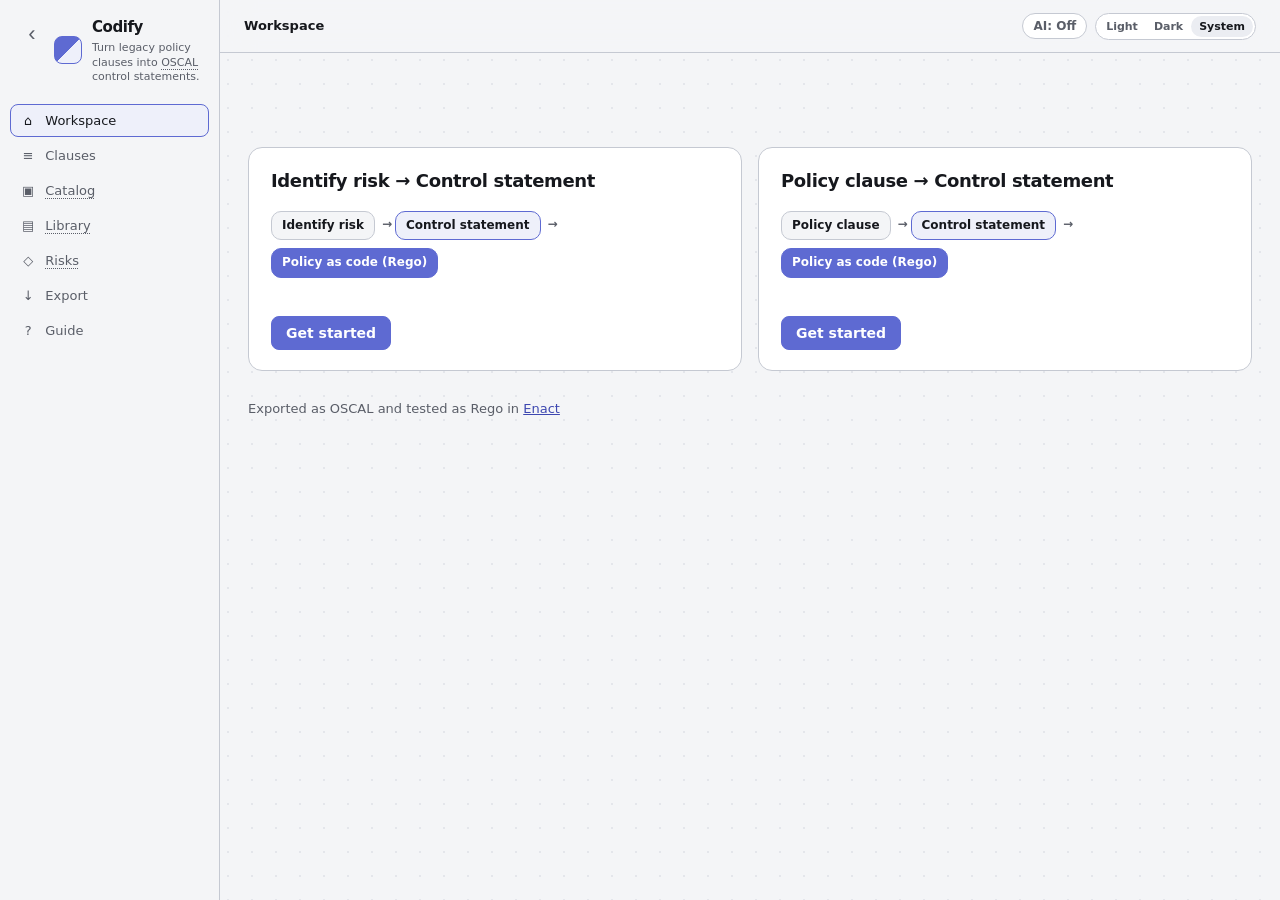
==== commit 19123c66: "Rename the last step to Policy as code (Rego) Owner asked to use Policy as code (Rego) instead of Te" ====
--- a/src/codify/static/index.html
+++ b/src/codify/static/index.html
@@ -94,19 +94,19 @@
           <div id="start-choice" class="landing-cards" role="group" aria-label="Choose a starting path">
             <article class="flow-card" aria-labelledby="flow-a-title">
               <h3 id="flow-a-title" class="flow-card__title">Identify risk → Control statement</h3>
-              <ol class="flow-card__steps" aria-label="Identify risk, then control statement, then technical policy (Rego)">
+              <ol class="flow-card__steps" aria-label="Identify risk, then control statement, then policy as code (Rego)">
                 <li>Identify risk</li>
                 <li>Control statement</li>
-                <li>Technical policy (Rego)</li>
+                <li>Policy as code (Rego)</li>
               </ol>
               <button type="button" class="btn btn--primary" id="start-from-risks">Get started</button>
             </article>
             <article class="flow-card" aria-labelledby="flow-b-title">
               <h3 id="flow-b-title" class="flow-card__title">Policy clause → Control statement</h3>
-              <ol class="flow-card__steps" aria-label="Policy clause, then control statement, then technical policy (Rego)">
+              <ol class="flow-card__steps" aria-label="Policy clause, then control statement, then policy as code (Rego)">
                 <li>Policy clause</li>
                 <li>Control statement</li>
-                <li>Technical policy (Rego)</li>
+                <li>Policy as code (Rego)</li>
               </ol>
               <button type="button" class="btn btn--primary" id="start-from-clause">Get started</button>
             </article>
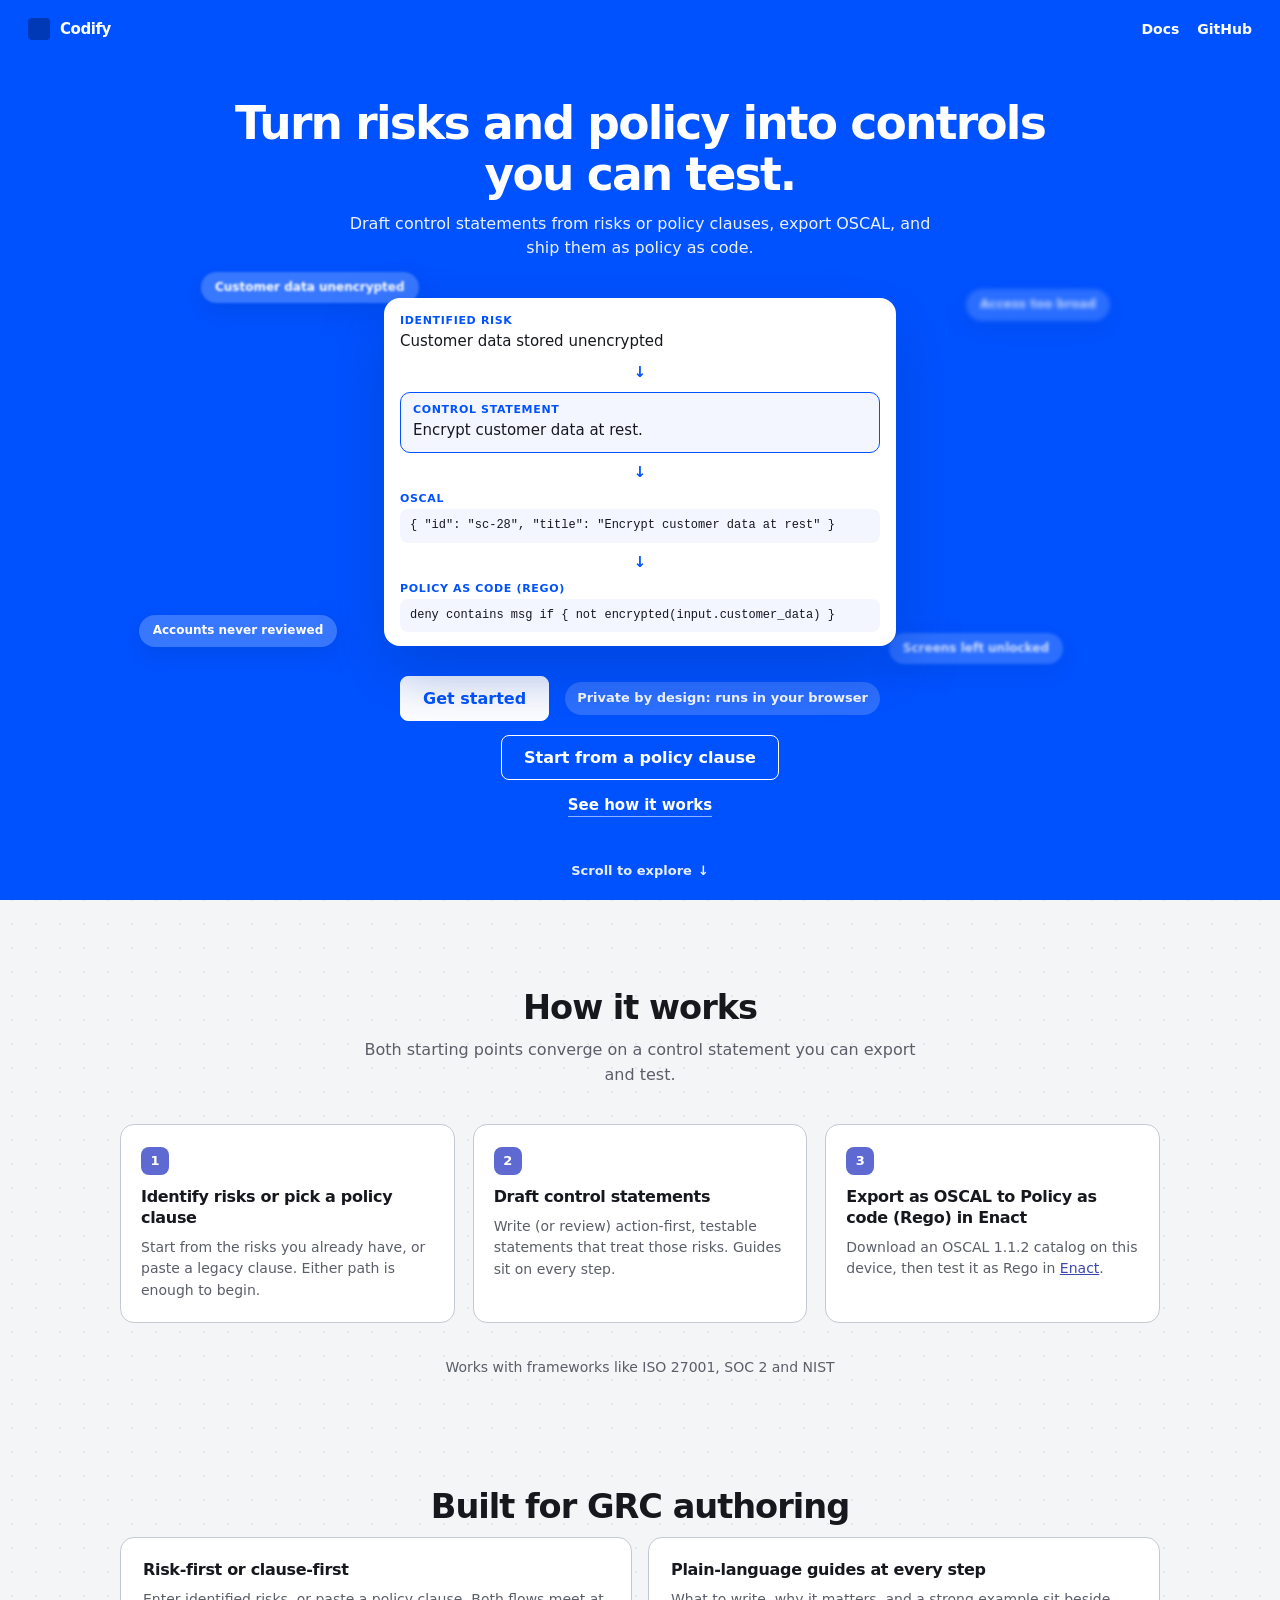
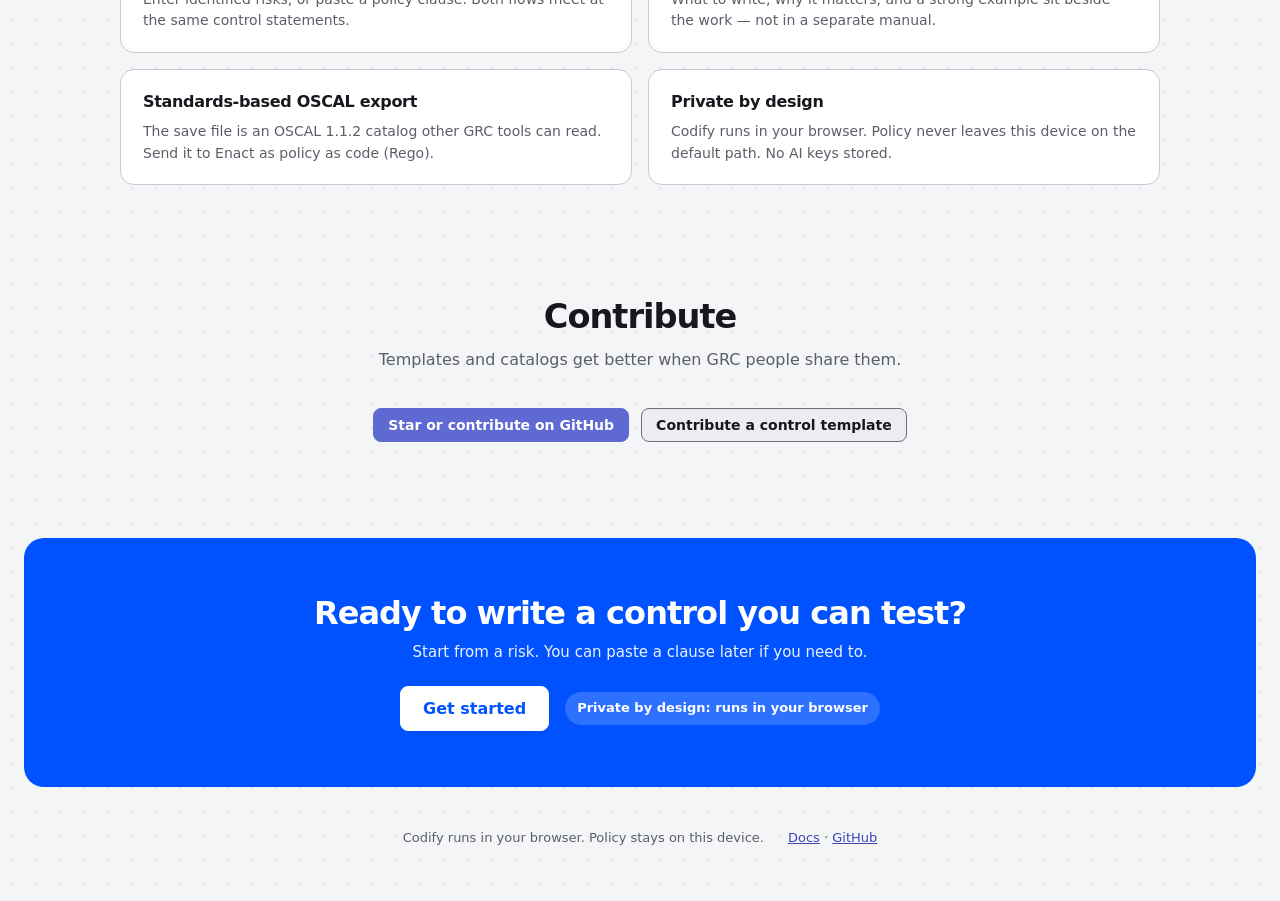
==== commit 0f87e814: "Replace two-card start with a Base-style marketing landing First visit is a full-bleed #0052FF hero " ====
--- a/src/codify/static/index.html
+++ b/src/codify/static/index.html
@@ -4,12 +4,12 @@
   <meta charset="utf-8">
   <meta name="viewport" content="width=device-width, initial-scale=1">
   <title>Codify</title>
-  <meta name="description" content="Turn legacy policy clauses into OSCAL control statements.">
+  <meta name="description" content="Turn risks and policy into OSCAL control statements you can test as policy as code.">
   <link rel="icon" href="data:image/svg+xml,%3Csvg xmlns='http://www.w3.org/2000/svg' viewBox='0 0 32 32'%3E%3Crect width='32' height='32' rx='7' fill='%230D0E12'/%3E%3Cpath d='M0 0h32L0 32z' fill='%235E6AD2'/%3E%3C/svg%3E">
   <link rel="stylesheet" href="app.css">
   <script src="theme.js"></script>
 </head>
-<body class="app">
+<body class="app" data-chrome="landing">
   <a class="skip" href="#main">Skip to content</a>
 
   <aside id="sidebar" class="sidebar">
@@ -86,42 +86,146 @@
       <div id="error" class="error" role="alert" hidden></div>
       <div id="notice" class="loading" role="status" hidden></div>
 
-      <!-- Landing: two flows only (ADR 0013). Splash #28 is folded in. -->
+      <!-- Landing: Base-style hero, then how it works (ADR 0013 paths unchanged). -->
       <section id="start" class="start" aria-labelledby="start-title">
         <div id="landing" class="landing">
-          <h2 id="start-title" class="visually-hidden">Choose a starting path</h2>
-
-          <div id="start-choice" class="landing-cards" role="group" aria-label="Choose a starting path">
-            <article class="flow-card" aria-labelledby="flow-a-title">
-              <h3 id="flow-a-title" class="flow-card__title">Identify risk → Control statement</h3>
-              <ol class="flow-card__steps" aria-label="Identify risk, then control statement, then policy as code (Rego)">
-                <li>Identify risk</li>
-                <li>Control statement</li>
-                <li>Policy as code (Rego)</li>
-              </ol>
-              <button type="button" class="btn btn--primary" id="start-from-risks">Get started</button>
-            </article>
-            <article class="flow-card" aria-labelledby="flow-b-title">
-              <h3 id="flow-b-title" class="flow-card__title">Policy clause → Control statement</h3>
-              <ol class="flow-card__steps" aria-label="Policy clause, then control statement, then policy as code (Rego)">
-                <li>Policy clause</li>
-                <li>Control statement</li>
-                <li>Policy as code (Rego)</li>
-              </ol>
-              <button type="button" class="btn btn--primary" id="start-from-clause">Get started</button>
-            </article>
-          </div>
-
-          <p id="landing-caption" class="landing-caption">
-            Exported as OSCAL and tested as Rego in
-            <a href="https://code1sentinel.github.io/enact/" target="_blank" rel="noopener noreferrer">Enact</a>
-          </p>
-
-          <p id="resume" class="landing-resume" hidden>
-            <button type="button" class="landing__quiet" id="resume-open">Resume</button>
-            <span id="resume-title" class="landing-resume__title"></span>
-            <span id="resume-when" class="visually-hidden"></span>
-          </p>
+          <div class="landing-hero">
+            <header class="landing-bar" id="landing-bar">
+              <a class="landing-wordmark" href="#start" id="landing-wordmark">
+                <span class="landing-mark" aria-hidden="true"></span>
+                <span class="landing-wordmark__name">Codify</span>
+              </a>
+              <nav class="landing-bar__nav" aria-label="Site">
+                <p id="resume" class="landing-resume" hidden>
+                  <button type="button" class="landing-signin" id="resume-open">Resume your project</button>
+                  <span id="resume-title" class="visually-hidden"></span>
+                  <span id="resume-when" class="visually-hidden"></span>
+                </p>
+                <a class="landing-signin" id="landing-docs" href="https://github.com/code1sentinel/policy-golden-path/blob/main/docs/book/README.md" target="_blank" rel="noopener noreferrer">Docs</a>
+                <a class="landing-signin" id="landing-github" href="https://github.com/code1sentinel/policy-golden-path" target="_blank" rel="noopener noreferrer">GitHub</a>
+              </nav>
+            </header>
+
+            <div class="landing-hero__center">
+              <h2 id="start-title" class="landing-hero__title">Turn risks and policy into controls you can test.</h2>
+              <p id="landing-subhead" class="landing-hero__subhead">Draft control statements from risks or policy clauses, export OSCAL, and ship them as policy as code.</p>
+
+              <div class="landing-hero__stage">
+                <ul id="landing-chips" class="hero-chips" aria-hidden="true">
+                  <li class="hero-chip hero-chip--1">Customer data unencrypted</li>
+                  <li class="hero-chip hero-chip--2">Access too broad</li>
+                  <li class="hero-chip hero-chip--3">Accounts never reviewed</li>
+                  <li class="hero-chip hero-chip--4">Screens left unlocked</li>
+                </ul>
+                <figure id="landing-mock" class="hero-card" aria-label="A risk becoming a control statement, then OSCAL and Rego">
+                  <div class="hero-card__row">
+                    <p class="hero-card__kicker">Identified risk</p>
+                    <p class="hero-card__text">Customer data stored unencrypted</p>
+                  </div>
+                  <p class="hero-card__join" aria-hidden="true">↓</p>
+                  <div class="hero-card__row hero-card__row--out">
+                    <p class="hero-card__kicker">Control statement</p>
+                    <p class="hero-card__text">Encrypt customer data at rest.</p>
+                  </div>
+                  <p class="hero-card__join" aria-hidden="true">↓</p>
+                  <div class="hero-card__row">
+                    <p class="hero-card__kicker">OSCAL</p>
+                    <pre class="hero-card__code">{ "id": "sc-28", "title": "Encrypt customer data at rest" }</pre>
+                  </div>
+                  <p class="hero-card__join" aria-hidden="true">↓</p>
+                  <div class="hero-card__row">
+                    <p class="hero-card__kicker">Policy as code (Rego)</p>
+                    <pre class="hero-card__code">deny contains msg if { not encrypted(input.customer_data) }</pre>
+                  </div>
+                </figure>
+              </div>
+
+              <div class="landing-hero__actions">
+                <div class="landing-hero__cta-row">
+                  <button type="button" class="btn btn--lg btn--on-hero" id="start-from-risks" data-start-risks>Get started</button>
+                  <p id="landing-privacy-badge" class="landing-badge">Private by design: runs in your browser</p>
+                </div>
+                <button type="button" class="btn btn--lg btn--on-hero-secondary" id="start-from-clause">Start from a policy clause</button>
+              </div>
+              <p class="landing-hero__alt">
+                <a class="landing-hero__secondary" id="landing-how-link" href="#how-it-works">See how it works</a>
+              </p>
+            </div>
+
+            <a class="landing-scroll" id="landing-scroll" href="#how-it-works">Scroll to explore <span aria-hidden="true">↓</span></a>
+          </div>
+
+          <section id="how-it-works" class="landing-section" aria-labelledby="how-title">
+            <h2 id="how-title" class="landing-section__title">How it works</h2>
+            <p class="landing-section__lede">Both starting points converge on a control statement you can export and test.</p>
+            <ol class="how-grid">
+              <li class="how-card">
+                <span class="how-card__n" aria-hidden="true">1</span>
+                <h3 class="how-card__title">Identify risks or pick a policy clause</h3>
+                <p>Start from the risks you already have, or paste a legacy clause. Either path is enough to begin.</p>
+              </li>
+              <li class="how-card">
+                <span class="how-card__n" aria-hidden="true">2</span>
+                <h3 class="how-card__title">Draft control statements</h3>
+                <p>Write (or review) action-first, testable statements that treat those risks. Guides sit on every step.</p>
+              </li>
+              <li class="how-card">
+                <span class="how-card__n" aria-hidden="true">3</span>
+                <h3 class="how-card__title">Export as OSCAL to Policy as code (Rego) in Enact</h3>
+                <p>Download an OSCAL 1.1.2 catalog on this device, then test it as Rego in <a id="landing-enact" href="https://github.com/code1sentinel/enact" target="_blank" rel="noopener noreferrer">Enact</a>.</p>
+              </li>
+            </ol>
+            <p id="landing-frameworks" class="landing-frameworks">Works with frameworks like ISO 27001, SOC 2 and NIST</p>
+          </section>
+
+          <section id="landing-features" class="landing-section" aria-labelledby="features-title">
+            <h2 id="features-title" class="landing-section__title">Built for GRC authoring</h2>
+            <div class="feature-grid">
+              <article class="feature-card">
+                <h3>Risk-first or clause-first</h3>
+                <p>Enter identified risks, or paste a policy clause. Both flows meet at the same control statements.</p>
+              </article>
+              <article class="feature-card">
+                <h3>Plain-language guides at every step</h3>
+                <p>What to write, why it matters, and a strong example sit beside the work — not in a separate manual.</p>
+              </article>
+              <article class="feature-card">
+                <h3>Standards-based OSCAL export</h3>
+                <p>The save file is an OSCAL 1.1.2 catalog other GRC tools can read. Send it to Enact as policy as code (Rego).</p>
+              </article>
+              <article class="feature-card">
+                <h3>Private by design</h3>
+                <p>Codify runs in your browser. Policy never leaves this device on the default path. No AI keys stored.</p>
+              </article>
+            </div>
+          </section>
+
+          <section id="landing-contribute" class="landing-section" aria-labelledby="contribute-title">
+            <h2 id="contribute-title" class="landing-section__title">Contribute</h2>
+            <p class="landing-section__lede">Templates and catalogs get better when GRC people share them.</p>
+            <div class="landing-contribute__actions">
+              <a class="btn btn--primary" id="landing-star" href="https://github.com/code1sentinel/policy-golden-path" target="_blank" rel="noopener noreferrer">Star or contribute on GitHub</a>
+              <a class="btn" id="landing-template" href="https://github.com/code1sentinel/policy-golden-path/blob/main/CONTRIBUTING.md#control-templates" target="_blank" rel="noopener noreferrer">Contribute a control template</a>
+            </div>
+          </section>
+
+          <section id="landing-cta" class="landing-cta" aria-labelledby="cta-title">
+            <h2 id="cta-title">Ready to write a control you can test?</h2>
+            <p>Start from a risk. You can paste a clause later if you need to.</p>
+            <div class="landing-cta__row">
+              <button type="button" class="btn btn--lg btn--on-hero" id="landing-cta-start" data-start-risks>Get started</button>
+              <p class="landing-badge">Private by design: runs in your browser</p>
+            </div>
+          </section>
+
+          <footer id="landing-footer" class="landing-footer">
+            <p>Codify runs in your browser. Policy stays on this device.</p>
+            <p>
+              <a href="https://github.com/code1sentinel/policy-golden-path/blob/main/docs/book/README.md" target="_blank" rel="noopener noreferrer">Docs</a>
+              ·
+              <a href="https://github.com/code1sentinel/policy-golden-path" target="_blank" rel="noopener noreferrer">GitHub</a>
+            </p>
+          </footer>
         </div>
 
         <div class="card start__load" id="drop" hidden>
--- a/src/codify/static/app.css
+++ b/src/codify/static/app.css
@@ -53,6 +53,13 @@
   --selection-bar-btn: #2A2C36;
   --selection-bar-border: #6C6F7A;
   --shadow: #000000;
+  --hero: #0052FF;
+  --hero-deep: #0039B5;
+  --hero-fg: #FFFFFF;
+  --hero-card: #FFFFFF;
+  --hero-card-text: #16181D;
+  --hero-card-wash: #F3F6FF;
+  --hero-btn-hover: #E8EEFF;
 }
 
 [data-theme="light"] {
@@ -94,6 +101,13 @@
   --selection-bar-btn: #EBEDF2;
   --selection-bar-border: #6B6F7A;
   --shadow: #16181D;
+  --hero: #0052FF;
+  --hero-deep: #0039B5;
+  --hero-fg: #FFFFFF;
+  --hero-card: #FFFFFF;
+  --hero-card-text: #16181D;
+  --hero-card-wash: #F3F6FF;
+  --hero-btn-hover: #E8EEFF;
 }
 
 *, *::before, *::after { box-sizing: border-box; }
@@ -294,81 +308,238 @@
 
 /* Start / landing -------------------------------------------------------- */
 
-.start { max-width: 64rem; margin: 0 auto; }
+html:has(body[data-chrome="landing"]),
+html:has(body[data-chrome="landing"]) body {
+  height: auto;
+  min-height: 100%;
+  overflow: auto;
+}
+body[data-chrome="landing"] {
+  grid-template-columns: 1fr;
+}
+body[data-chrome="landing"] .sidebar,
+body[data-chrome="landing"] .top,
+body[data-chrome="landing"] .local-note { display: none; }
+body[data-chrome="landing"] .app__frame { min-height: 100vh; height: auto; }
+body[data-chrome="landing"] main { padding: 0; overflow: visible; min-height: 0; }
+
+.start { max-width: none; margin: 0; }
 .landing {
   display: flex;
   flex-direction: column;
-  gap: 28px;
-  padding: 72px 4px 80px;
   color: var(--text);
 }
-.landing-cards { display: grid; grid-template-columns: 1fr 1fr; gap: 16px; }
-.flow-card {
+.landing-hero {
+  position: relative;
   display: flex;
   flex-direction: column;
+  min-height: 100vh;
+  background: var(--hero);
+  color: var(--hero-fg);
+  overflow: hidden;
+}
+.landing-bar {
+  position: absolute;
+  top: 0; left: 0; right: 0;
+  z-index: 2;
+  display: flex;
+  align-items: center;
+  justify-content: space-between;
+  gap: 16px;
+  padding: 18px 28px;
+}
+.landing-wordmark {
+  display: inline-flex;
+  align-items: center;
+  gap: 10px;
+  color: var(--hero-fg);
+  text-decoration: none;
+  font: 700 15px/1 var(--font);
+  letter-spacing: -0.03em;
+}
+.landing-mark {
+  width: 22px; height: 22px;
+  background: var(--hero-deep);
+  border-radius: 4px;
+  flex: none;
+}
+.landing-bar__nav {
+  display: flex;
+  align-items: center;
   gap: 18px;
-  min-height: 14rem;
-  background: var(--surface);
-  color: var(--text);
-  border: 1px solid var(--border-soft);
-  border-radius: var(--radius-lg);
-  padding: 22px 22px 20px;
-}
-.flow-card__title {
+}
+.landing-signin {
+  appearance: none;
+  background: none;
+  border: 0;
+  padding: 0;
+  color: var(--hero-fg);
+  font: 600 14px var(--font);
+  text-decoration: none;
+  cursor: pointer;
+}
+.landing-signin:hover, .landing-signin:focus-visible { text-decoration: underline; text-underline-offset: 3px; }
+.landing-resume { display: flex; align-items: center; margin: 0; }
+.landing-hero__center {
+  flex: 1;
+  display: flex;
+  flex-direction: column;
+  align-items: center;
+  justify-content: center;
+  text-align: center;
+  padding: 88px 24px 72px;
+  width: 100%;
+}
+.landing-hero__title {
+  margin: 0 0 12px;
+  max-width: 18em;
+  font: 800 clamp(1.85rem, 4.4vw, 2.85rem)/1.12 var(--font);
+  letter-spacing: -0.04em;
+  color: var(--hero-fg);
+}
+.landing-hero__subhead {
+  margin: 0 0 36px;
+  max-width: 38rem;
+  font: 400 16px/1.5 var(--font);
+  color: var(--hero-fg);
+  opacity: 0.92;
+}
+.landing-hero__stage {
+  position: relative;
+  width: min(36rem, 100%);
+  min-height: 22rem;
+  display: flex;
+  align-items: center;
+  justify-content: center;
+  margin-bottom: 28px;
+}
+.hero-chips {
+  position: absolute;
+  inset: -12% -18%;
   margin: 0;
-  font: 700 18px/1.25 var(--font);
-  letter-spacing: -0.02em;
-}
-.flow-card__steps {
+  padding: 0;
+  list-style: none;
+  pointer-events: none;
+}
+.hero-chip {
+  position: absolute;
+  white-space: nowrap;
+  padding: 8px 14px;
+  border-radius: 999px;
+  background: color-mix(in srgb, var(--hero-fg) 22%, transparent);
+  color: var(--hero-fg);
+  font: 600 12px/1.3 var(--font);
+  backdrop-filter: blur(10px);
+  box-shadow: 0 8px 24px color-mix(in srgb, var(--hero-deep) 28%, transparent);
+}
+.hero-chip--1 { top: 4%; left: -6%; filter: blur(1.2px); animation: hero-drift 7s ease-in-out infinite; }
+.hero-chip--2 { top: 8%; right: -10%; filter: blur(2px); opacity: 0.75; animation: hero-drift 8s ease-in-out 0.4s infinite; }
+.hero-chip--3 { bottom: 10%; left: -14%; filter: blur(0.6px); animation: hero-drift 6.5s ease-in-out 0.8s infinite; }
+.hero-chip--4 { bottom: 6%; right: -4%; filter: blur(1.6px); opacity: 0.8; animation: hero-drift 9s ease-in-out 0.2s infinite; }
+@keyframes hero-drift {
+  0%, 100% { transform: translateY(0); }
+  50% { transform: translateY(-10px); }
+}
+@media (prefers-reduced-motion: reduce) {
+  .hero-chip { animation: none; }
+}
+.hero-card {
+  position: relative;
+  z-index: 1;
+  width: min(32rem, 100%);
+  margin: 0;
+  text-align: left;
+  background: var(--hero-card);
+  color: var(--hero-card-text);
+  border-radius: 16px;
+  padding: 16px 16px 14px;
+  box-shadow: 0 24px 60px color-mix(in srgb, var(--hero-deep) 45%, transparent);
+}
+.hero-card__kicker {
+  margin: 0 0 4px;
+  font: 700 11px var(--font);
+  letter-spacing: 0.06em;
+  text-transform: uppercase;
+  color: var(--hero);
+}
+.hero-card__text { margin: 0; font: 500 15px/1.45 var(--font); color: var(--hero-card-text); }
+.hero-card__join {
+  margin: 8px 0;
+  text-align: center;
+  color: var(--hero);
+  font-weight: 700;
+}
+.hero-card__row--out {
+  border: 1px solid var(--hero);
+  background: var(--hero-card-wash);
+  border-radius: 10px;
+  padding: 10px 12px;
+}
+.hero-card__code {
+  margin: 0;
+  font: 12px/1.45 var(--mono);
+  color: var(--hero-card-text);
+  background: var(--hero-card-wash);
+  border-radius: 8px;
+  padding: 8px 10px;
+  overflow-x: auto;
+  white-space: pre-wrap;
+}
+.landing-hero__actions {
+  display: flex;
+  flex-direction: column;
+  flex-wrap: wrap;
+  gap: 14px 18px;
+  align-items: center;
+  justify-content: center;
+}
+.landing-hero__cta-row {
   display: flex;
   flex-wrap: wrap;
+  gap: 12px 16px;
   align-items: center;
-  gap: 8px;
-  list-style: none;
+  justify-content: center;
+}
+.btn--on-hero {
+  background: var(--hero-fg);
+  border-color: var(--hero-fg);
+  color: var(--hero);
+}
+.btn--on-hero:hover:not(:disabled) {
+  background: var(--hero-btn-hover);
+  border-color: var(--hero-btn-hover);
+  color: var(--hero-deep);
+}
+.btn--on-hero-secondary {
+  background: transparent;
+  border-color: var(--hero-fg);
+  color: var(--hero-fg);
+}
+.btn--on-hero-secondary:hover:not(:disabled) {
+  background: color-mix(in srgb, var(--hero-fg) 16%, transparent);
+  border-color: var(--hero-fg);
+  color: var(--hero-fg);
+}
+.landing-badge {
   margin: 0;
-  padding: 0;
-}
-.flow-card__steps li {
-  position: relative;
-  display: inline-block;
-  padding: 6px 10px;
-  background: var(--bg);
-  border: 1px solid var(--border-soft);
-  border-radius: 10px;
-  font: 600 12px/1.3 var(--font);
-  color: var(--text);
-}
-.flow-card__steps li:nth-child(2) { border-color: var(--orange); background: var(--orange-dim); }
-.flow-card__steps li:nth-child(3) {
-  color: var(--on-accent); background: var(--orange); border-color: var(--orange);
-}
-.flow-card__steps li:not(:last-child) { margin-right: 12px; }
-.flow-card__steps li:not(:last-child)::after {
-  content: "→";
-  position: absolute;
-  left: calc(100% + 8px);
-  top: 50%;
-  transform: translateY(-50%);
-  color: var(--muted);
-  font-weight: 600;
-}
-.flow-card .btn { align-self: start; margin-top: auto; }
-.landing-caption {
-  margin: 0;
-  font-size: 13px;
-  color: var(--muted);
-}
-.landing-caption a { color: var(--accent-text); }
-.landing-resume {
-  display: flex;
-  flex-wrap: wrap;
-  gap: 8px 12px;
-  align-items: baseline;
-  margin: 0;
-  font-size: 13px;
-  color: var(--muted);
-}
-.landing-resume__title { color: var(--muted); }
+  display: inline-flex;
+  align-items: center;
+  padding: 8px 12px;
+  border-radius: 999px;
+  background: color-mix(in srgb, var(--hero-fg) 18%, transparent);
+  color: var(--hero-fg);
+  font: 600 13px/1.3 var(--font);
+  backdrop-filter: blur(8px);
+}
+.landing-hero__secondary {
+  color: var(--hero-fg);
+  font: 600 15px var(--font);
+  text-decoration: none;
+  border-bottom: 1px solid color-mix(in srgb, var(--hero-fg) 55%, transparent);
+  padding-bottom: 2px;
+}
+.landing-hero__secondary:hover, .landing-hero__secondary:focus-visible { border-bottom-color: var(--hero-fg); }
+.landing-hero__alt { margin: 14px 0 0; }
 .landing__quiet {
   color: var(--muted);
   text-decoration: underline;
@@ -380,6 +551,143 @@
   cursor: pointer;
 }
 .landing__quiet:hover, .landing__quiet:focus-visible { color: var(--text); }
+.landing__quiet--on-hero { color: var(--hero-fg); font: 500 14px var(--font); }
+.landing__quiet--on-hero:hover, .landing__quiet--on-hero:focus-visible { color: var(--hero-fg); }
+.landing-hero :focus-visible { outline-color: var(--hero-fg); }
+.landing-scroll {
+  position: absolute;
+  left: 50%;
+  bottom: 22px;
+  transform: translateX(-50%);
+  color: var(--hero-fg);
+  font: 600 13px var(--font);
+  text-decoration: none;
+  opacity: 0.9;
+  display: inline-flex;
+  align-items: center;
+  gap: 6px;
+}
+.landing-scroll:hover, .landing-scroll:focus-visible { opacity: 1; }
+
+.landing-section {
+  max-width: 68rem;
+  margin: 0 auto;
+  padding: 88px 24px 24px;
+}
+.landing-section__title {
+  margin: 0 0 10px;
+  font: 800 clamp(1.6rem, 3vw, 2.1rem)/1.2 var(--font);
+  letter-spacing: -0.03em;
+  color: var(--text);
+  text-align: center;
+}
+.landing-section__lede {
+  margin: 0 auto 36px;
+  max-width: 36rem;
+  text-align: center;
+  color: var(--muted);
+  font-size: 16px;
+}
+.how-grid {
+  display: grid;
+  grid-template-columns: repeat(3, 1fr);
+  gap: 18px;
+  list-style: none;
+  margin: 0;
+  padding: 0;
+}
+.how-card {
+  background: var(--surface);
+  border: 1px solid var(--border-soft);
+  border-radius: var(--radius-lg);
+  padding: 22px 20px 20px;
+}
+.how-card__n {
+  display: inline-flex;
+  align-items: center;
+  justify-content: center;
+  width: 28px; height: 28px;
+  border-radius: 8px;
+  background: var(--orange);
+  color: var(--on-accent);
+  font: 700 13px var(--font);
+  margin-bottom: 12px;
+}
+.how-card__title {
+  margin: 0 0 8px;
+  font: 700 16px/1.3 var(--font);
+  letter-spacing: -0.02em;
+}
+.how-card p { margin: 0; color: var(--muted); font-size: 14px; }
+.how-card a { color: var(--accent-text); }
+.landing-frameworks {
+  margin: 36px 0 0;
+  text-align: center;
+  color: var(--muted);
+  font: 500 14px var(--font);
+}
+.landing-contribute__actions {
+  display: flex;
+  flex-wrap: wrap;
+  justify-content: center;
+  gap: 12px;
+}
+.feature-grid {
+  display: grid;
+  grid-template-columns: repeat(2, 1fr);
+  gap: 16px;
+}
+.feature-card {
+  background: var(--surface);
+  border: 1px solid var(--border-soft);
+  border-radius: var(--radius-lg);
+  padding: 22px 22px 20px;
+}
+.feature-card h3 {
+  margin: 0 0 8px;
+  font: 700 16px/1.3 var(--font);
+  letter-spacing: -0.02em;
+}
+.feature-card p { margin: 0; color: var(--muted); font-size: 14px; }
+.landing-cta {
+  margin: 72px 24px 0;
+  padding: 56px 24px;
+  text-align: center;
+  background: var(--hero);
+  color: var(--hero-fg);
+  border-radius: 20px;
+}
+.landing-cta h2 {
+  margin: 0 0 8px;
+  font: 800 clamp(1.5rem, 3vw, 2rem)/1.2 var(--font);
+  letter-spacing: -0.03em;
+  color: var(--hero-fg);
+}
+.landing-cta > p { margin: 0 0 22px; opacity: 0.92; }
+.landing-cta__row {
+  display: flex;
+  flex-wrap: wrap;
+  gap: 12px 16px;
+  align-items: center;
+  justify-content: center;
+}
+.landing-cta :focus-visible { outline-color: var(--hero-fg); }
+.landing-footer {
+  max-width: 68rem;
+  margin: 0 auto;
+  padding: 28px 24px 40px;
+  display: flex;
+  flex-wrap: wrap;
+  justify-content: space-between;
+  gap: 10px 24px;
+  color: var(--muted);
+  font-size: 13px;
+}
+.landing-footer a { color: var(--accent-text); }
+body[data-chrome="landing"] #drop:not([hidden]) {
+  max-width: 40rem;
+  margin: 48px auto;
+}
 .start__load { border-style: solid; }
 .start__load.is-over { border-color: var(--orange); background: var(--orange-dim); }
 .start__clause { min-height: 11em; font-size: 16px; line-height: 1.5; }
@@ -786,8 +1094,10 @@
   .editor { position: static; max-height: none; overflow: visible; order: 0; }
   .props { order: 2; max-height: none; }
   .fold__body { position: static; width: auto; box-shadow: none; }
-  .landing { padding: 28px 0 48px; gap: 20px; }
-  .landing-cards { grid-template-columns: 1fr; }
+  .how-grid, .feature-grid { grid-template-columns: 1fr; }
+  .landing-hero__center { padding: 80px 16px 88px; }
+  .hero-chip--3, .hero-chip--4 { display: none; }
+  .landing-cta { margin: 48px 16px 0; border-radius: 0; }
 }
 @media (max-width: 520px) {
   :root { --gutter: 16px; }
@@ -996,3 +1306,82 @@
   .flow-view__body { grid-template-columns: 1fr; }
   .link-row { grid-template-columns: 1fr; }
 }
+
+/* Identify risks page (ADR 0015 / Flow A step 1) --------------------------- */
+#flow.flow-view--identify .flow-view__body {
+  grid-template-columns: 1fr;
+}
+#flow.flow-view--identify #flow-step {
+  max-width: 42rem;
+  margin: 0 auto;
+  width: 100%;
+}
+.identify-page { display: grid; gap: 14px; }
+.identify-back { justify-self: start; width: fit-content; padding-left: 0; }
+.identify-steps {
+  display: flex; flex-wrap: wrap; gap: 0; list-style: none; margin: 0; padding: 0;
+  font-size: 12px; font-weight: 600; color: var(--muted);
+}
+.identify-steps li { display: flex; align-items: center; gap: 8px; white-space: nowrap; }
+.identify-steps li + li::before {
+  content: "›"; margin: 0 10px 0 4px; font-weight: 400; color: var(--muted);
+}
+.identify-steps [aria-current="step"] { color: var(--text); }
+.identify-steps__n {
+  display: grid; place-items: center; width: 22px; height: 22px; border-radius: 999px;
+  border: 1px solid var(--border); font-size: 11px;
+}
+.identify-steps [aria-current="step"] .identify-steps__n {
+  background: var(--orange); border-color: var(--orange); color: var(--on-accent);
+}
+.identify-title {
+  margin: 4px 0 0; font-size: 28px; font-weight: 700; letter-spacing: -0.03em; line-height: 1.2;
+  color: var(--text);
+}
+.identify-lede { margin: 0; color: var(--muted); font-size: 15px; line-height: 1.55; }
+.identify-tip {
+  background: var(--surface); border: 1px solid var(--border-soft); border-radius: var(--radius);
+  padding: 8px 14px; color: var(--muted); font-size: 13px; line-height: 1.45;
+}
+.identify-tip summary { cursor: pointer; font-weight: 600; color: var(--text); }
+.identify-tip p { margin: 8px 0 4px; }
+.identify-empty {
+  margin: 0; padding: 16px 16px; border: 1px dashed var(--border-soft);
+  border-radius: var(--radius-lg); color: var(--muted); background: var(--surface);
+}
+.identify-list {
+  list-style: none; margin: 0; padding: 0;
+  background: var(--surface); border: 1px solid var(--border-soft);
+  border-radius: var(--radius-lg); overflow: hidden;
+}
+.identify-row, .identify-add {
+  display: grid; grid-template-columns: 1.25rem minmax(0, 1fr) auto; gap: 10px;
+  align-items: start; padding: 10px 14px; border-bottom: 1px solid var(--border-soft);
+}
+.identify-add { grid-template-columns: 1.25rem minmax(0, 1fr); }
+.identify-row:last-child, .identify-add:last-child { border-bottom: 0; }
+.identify-row__mark, .identify-add__mark {
+  width: 16px; height: 16px; margin-top: 10px; border: 1.5px solid var(--border);
+  border-radius: 999px; color: var(--muted); font-size: 12px; line-height: 13px;
+  display: grid; place-items: center;
+}
+.identify-add__mark { border-style: dashed; }
+.identify-row__fields { display: grid; gap: 2px; min-width: 0; }
+.identify-row__statement, .identify-row__note, .identify-add input {
+  background: transparent; border: 0; padding: 6px 0; border-radius: 0; box-shadow: none;
+}
+.identify-row__note { font-size: 13px; color: var(--muted); }
+.identify-row__statement:focus, .identify-row__note:focus, .identify-add input:focus {
+  border-color: transparent; box-shadow: none;
+}
+.identify-row__statement:focus-visible, .identify-row__note:focus-visible, .identify-add input:focus-visible {
+  outline: 2px solid var(--focus); outline-offset: 2px; border-radius: 4px;
+}
+.identify-actions { display: flex; justify-content: flex-end; padding-top: 4px; }
+@media (max-width: 640px) {
+  .identify-title { font-size: 22px; }
+  .identify-row { grid-template-columns: 1.25rem minmax(0, 1fr); }
+  .identify-row__remove { grid-column: 2; justify-self: start; }
+  .identify-actions { justify-content: stretch; }
+  .identify-actions .btn { width: 100%; }
+}
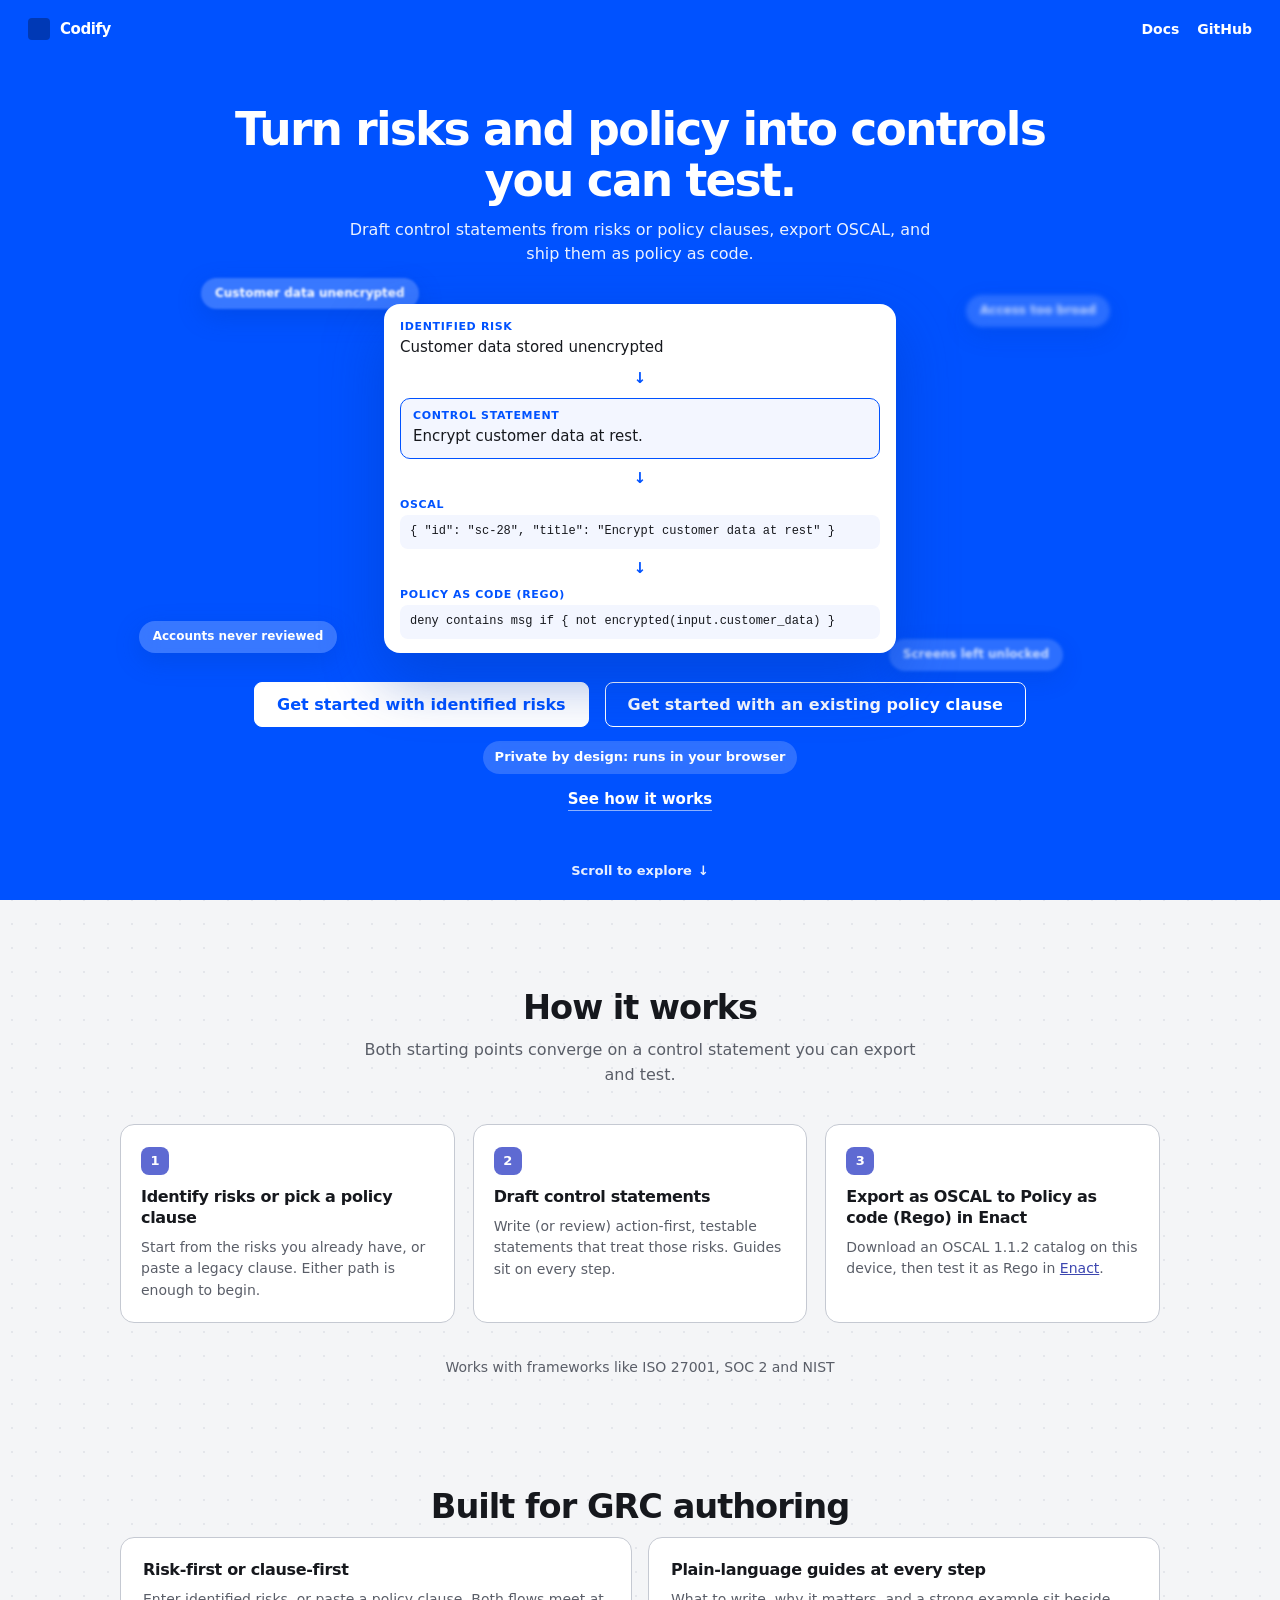
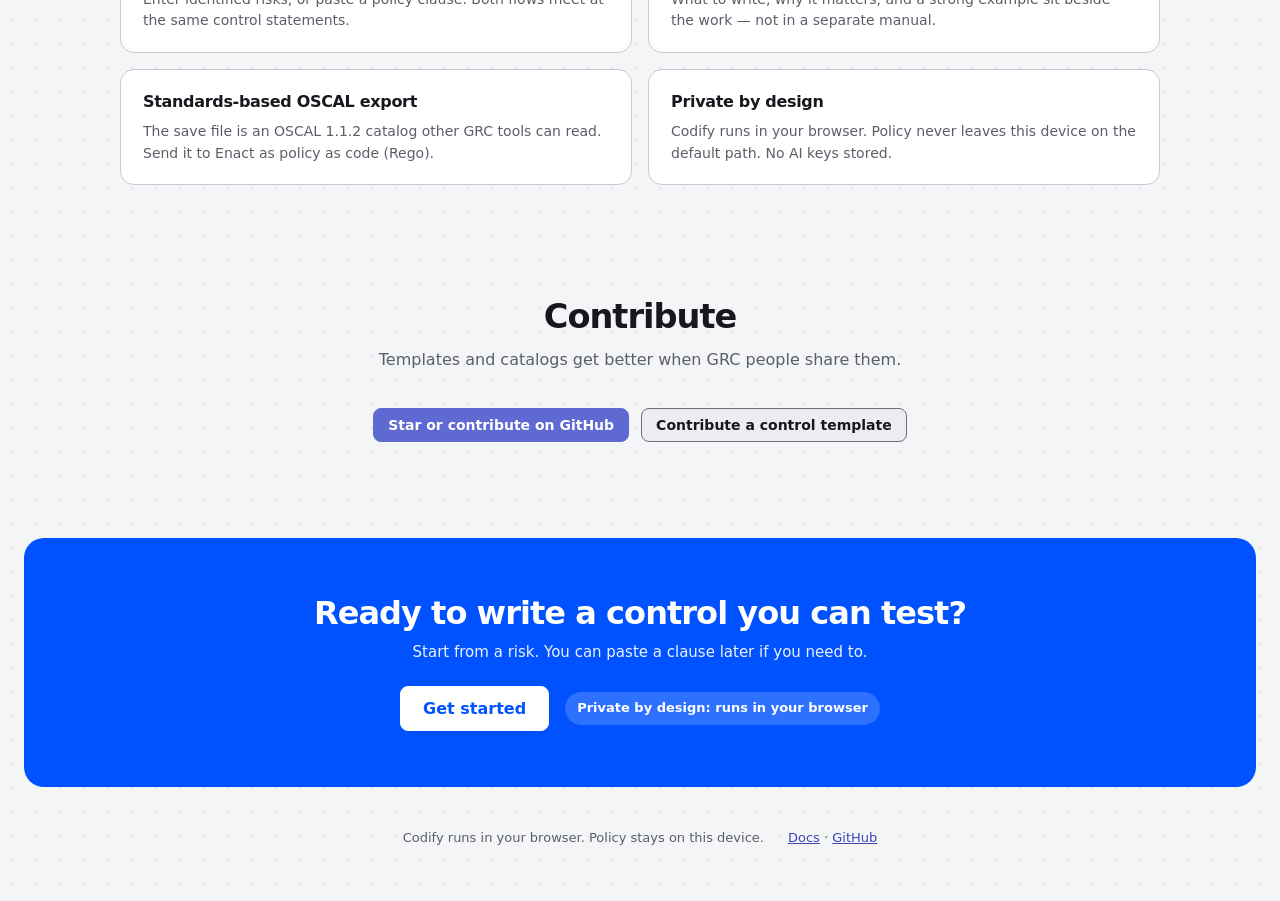
==== commit 9a897002: "Give the landing hero two equal-weight start buttons Replace Get started / Start from a policy claus" ====
--- a/src/codify/static/index.html
+++ b/src/codify/static/index.html
@@ -25,34 +25,18 @@
         </div>
       </div>
     </div>
-    <nav class="sidebar__nav" aria-label="Views">
-      <button type="button" class="nav-btn" data-view="workspace" data-nav="workspace" aria-pressed="true">
+    <nav class="sidebar__nav" aria-label="Primary">
+      <button type="button" class="nav-btn" data-nav="home" aria-pressed="true" aria-current="page">
         <span class="nav-btn__icon" aria-hidden="true">⌂</span>
-        <span class="nav-btn__label">Workspace</span>
+        <span class="nav-btn__label">Home</span>
       </button>
-      <button type="button" class="nav-btn" data-view="work" data-nav="clauses" aria-pressed="false">
+      <button type="button" class="nav-btn" data-nav="risk-entry" aria-pressed="false">
+        <span class="nav-btn__icon" aria-hidden="true">◇</span>
+        <span class="nav-btn__label">Risk Entry</span>
+      </button>
+      <button type="button" class="nav-btn" data-nav="policy-clause" aria-pressed="false">
         <span class="nav-btn__icon" aria-hidden="true">≡</span>
-        <span class="nav-btn__label">Clauses</span>
-      </button>
-      <button type="button" class="nav-btn" data-view="catalog" data-nav="catalog" aria-pressed="false">
-        <span class="nav-btn__icon" aria-hidden="true">▣</span>
-        <span class="nav-btn__label"><abbr class="term" title="This project's control statements — the set you export.">Catalog</abbr></span>
-      </button>
-      <button type="button" class="nav-btn" data-view="library" data-nav="library" aria-pressed="false">
-        <span class="nav-btn__icon" aria-hidden="true">▤</span>
-        <span class="nav-btn__label"><abbr class="term" title="Reusable accepted statements saved on this device, across projects.">Library</abbr></span>
-      </button>
-      <button type="button" class="nav-btn" data-view="risks" data-nav="risks" aria-pressed="false">
-        <span class="nav-btn__icon" aria-hidden="true">◇</span>
-        <span class="nav-btn__label"><abbr class="term" title="Risks you already identified. Control statements exist to address them. Not a register.">Risks</abbr></span>
-      </button>
-      <button type="button" class="nav-btn" data-nav="export" id="export-open" aria-haspopup="dialog">
-        <span class="nav-btn__icon" aria-hidden="true">↓</span>
-        <span class="nav-btn__label">Export</span>
-      </button>
-      <button type="button" class="nav-btn" data-view="guide" data-nav="guide" aria-pressed="false">
-        <span class="nav-btn__icon" aria-hidden="true">?</span>
-        <span class="nav-btn__label">Guide</span>
+        <span class="nav-btn__label">Policy Clause</span>
       </button>
     </nav>
   </aside>
@@ -61,7 +45,7 @@
     <header class="top">
       <div class="top__row">
         <nav class="crumb" id="crumb" aria-label="Breadcrumb">
-          <span class="crumb__item">Workspace</span>
+          <span class="crumb__item">Home</span>
         </nav>
         <div class="top__end">
           <div class="actions work__actions" id="top-actions">
@@ -142,10 +126,10 @@
 
               <div class="landing-hero__actions">
                 <div class="landing-hero__cta-row">
-                  <button type="button" class="btn btn--lg btn--on-hero" id="start-from-risks" data-start-risks>Get started</button>
-                  <p id="landing-privacy-badge" class="landing-badge">Private by design: runs in your browser</p>
+                  <button type="button" class="btn btn--lg btn--on-hero" id="start-from-risks" data-start-risks>Get started with identified risks</button>
+                  <button type="button" class="btn btn--lg btn--on-hero-secondary" id="start-from-clause">Get started with an existing policy clause</button>
                 </div>
-                <button type="button" class="btn btn--lg btn--on-hero-secondary" id="start-from-clause">Start from a policy clause</button>
+                <p id="landing-privacy-badge" class="landing-badge">Private by design: runs in your browser</p>
               </div>
               <p class="landing-hero__alt">
                 <a class="landing-hero__secondary" id="landing-how-link" href="#how-it-works">See how it works</a>
--- a/src/codify/static/app.css
+++ b/src/codify/static/app.css
@@ -163,6 +163,7 @@
 .nav-btn:hover { color: var(--text); background: var(--surface-raised); }
 .nav-btn[aria-pressed="true"] { color: var(--text); background: var(--orange-dim); border-color: var(--orange-line); }
 .nav-btn__icon { width: 1.1em; text-align: center; flex: none; }
+.nav-btn__label { white-space: nowrap; }
 body.sidebar-collapsed .brand__text,
 body.sidebar-collapsed .nav-btn__label { display: none; }
 body.sidebar-collapsed .nav-btn { justify-content: center; padding: 8px; }
@@ -497,9 +498,11 @@
   display: flex;
   flex-wrap: wrap;
   gap: 12px 16px;
-  align-items: center;
+  align-items: stretch;
   justify-content: center;
-}
+  width: 100%;
+}
+.landing-hero__cta-row .btn { text-align: center; }
 .btn--on-hero {
   background: var(--hero-fg);
   border-color: var(--hero-fg);
@@ -684,10 +687,12 @@
   font-size: 13px;
 }
 .landing-footer a { color: var(--accent-text); }
-body[data-chrome="landing"] #drop:not([hidden]) {
+body[data-chrome="landing"] #drop:not([hidden]),
+#drop:not([hidden]) {
   max-width: 40rem;
-  margin: 48px auto;
-}
+  margin: 24px auto;
+}
+body[data-chrome="landing"] #drop:not([hidden]) { margin: 48px auto; }
 .start__load { border-style: solid; }
 .start__load.is-over { border-color: var(--orange); background: var(--orange-dim); }
 .start__clause { min-height: 11em; font-size: 16px; line-height: 1.5; }
@@ -1077,10 +1082,25 @@
 }
 @media (max-width: 980px) {
   body.app { grid-template-columns: 1fr; }
-  .sidebar { position: static; height: auto; flex-direction: row; flex-wrap: wrap; align-items: center; width: 100%; }
-  .sidebar__nav { flex-direction: row; flex-wrap: wrap; }
-  .nav-btn { width: auto; }
+  .sidebar {
+    position: static; height: auto; flex-direction: row; flex-wrap: nowrap;
+    align-items: stretch; width: 100%; overflow: hidden; padding: 8px 6px;
+  }
+  .sidebar__brand { display: none; }
+  .sidebar__nav {
+    flex-direction: row; flex-wrap: nowrap; flex: 1; min-width: 0; gap: 2px;
+  }
+  .nav-btn {
+    flex: 1 1 0; width: auto; min-width: 0; justify-content: center;
+    padding: 8px 4px; font-size: 12px; gap: 0;
+  }
+  .nav-btn__icon { display: none; }
+  .nav-btn__label {
+    min-width: 0; overflow: hidden; text-overflow: ellipsis; white-space: nowrap;
+  }
   body.sidebar-collapsed { grid-template-columns: 1fr; }
+  body.sidebar-collapsed .nav-btn__label { display: block; }
+  body.sidebar-collapsed .nav-btn { justify-content: center; padding: 8px 4px; }
   body:has(#work:not([hidden])),
   body:has(#catalog:not([hidden])),
   body:has(#library:not([hidden])) { overflow: auto; height: auto; }
@@ -1103,6 +1123,12 @@
   :root { --gutter: 16px; }
   .parts, .grid2 { grid-template-columns: 1fr; }
   .ctl { grid-template-columns: auto minmax(0, 1fr) auto; }
+  .landing-hero__cta-row {
+    flex-direction: column;
+    flex-wrap: nowrap;
+    align-items: stretch;
+    max-width: 22rem;
+  }
 }
 
 /* AI drafting + export dialog */
@@ -1385,3 +1411,78 @@
   .identify-actions { justify-content: stretch; }
   .identify-actions .btn { width: 100%; }
 }
+
+/* Control statements page (ADR 0016 / shared step 2) ---------------------- */
+#flow.flow-view--statements .flow-view__body {
+  grid-template-columns: 1fr;
+}
+#flow.flow-view--statements #flow-step {
+  max-width: 72rem;
+  margin: 0 auto;
+  width: 100%;
+}
+.statements-page { display: grid; gap: 14px; }
+.statements-title {
+  margin: 4px 0 0; font-size: 28px; font-weight: 700; letter-spacing: -0.03em; line-height: 1.2;
+  color: var(--text);
+}
+.statements-lede { margin: 0; color: var(--muted); font-size: 15px; line-height: 1.55; }
+.statements-layout {
+  display: grid;
+  grid-template-columns: minmax(14rem, 20rem) minmax(0, 1fr);
+  gap: 16px;
+  align-items: start;
+  min-height: 20rem;
+}
+.statements-list {
+  display: grid; gap: 4px; align-content: start; margin: 0; padding: 8px;
+  background: var(--surface); border: 1px solid var(--border-soft);
+  border-radius: var(--radius-lg); min-width: 0;
+}
+.statements-list:focus-visible {
+  outline: 2px solid var(--focus); outline-offset: 2px;
+}
+.statements-item {
+  display: grid; grid-template-columns: 0.7rem minmax(0, 1fr); gap: 10px;
+  align-items: start; width: 100%; padding: 10px 12px; border: 0;
+  border-radius: var(--radius); background: transparent; color: var(--text);
+  font: inherit; text-align: left; cursor: pointer;
+}
+.statements-item.is-selected, .statements-item[aria-selected="true"] {
+  background: var(--orange-dim);
+}
+.statements-item__text {
+  display: -webkit-box; -webkit-line-clamp: 3; -webkit-box-orient: vertical;
+  overflow: hidden; font-size: 14px; line-height: 1.4;
+}
+.statements-dot {
+  width: 10px; height: 10px; margin-top: 5px; border-radius: 999px;
+  border: 1.5px solid var(--border); background: transparent;
+}
+.statements-dot.is-covered {
+  background: var(--ready); border-color: var(--ready);
+}
+.statements-editor {
+  display: grid; gap: 12px; min-width: 0;
+  background: var(--surface); border: 1px solid var(--border-soft);
+  border-radius: var(--radius-lg); padding: 16px 18px;
+}
+.statements-source {
+  margin: 0; color: var(--muted); font-size: 15px; line-height: 1.5;
+}
+.statements-blocks { display: grid; gap: 12px; }
+.statements-block { display: grid; gap: 6px; justify-items: start; }
+.statements-block textarea { width: 100%; min-height: 6.5em; }
+.statements-editor__actions { display: flex; flex-wrap: wrap; gap: 8px; }
+.statements-footer {
+  display: flex; flex-wrap: wrap; justify-content: space-between; align-items: center;
+  gap: 12px; padding-top: 4px;
+}
+.statements-progress { margin: 0; color: var(--muted); font-size: 14px; }
+@media (max-width: 800px) {
+  .statements-title { font-size: 22px; }
+  .statements-layout { grid-template-columns: 1fr; min-height: 0; }
+  .statements-editor { order: 2; }
+  .statements-footer { flex-direction: column; align-items: stretch; }
+  .statements-footer .btn { width: 100%; }
+}
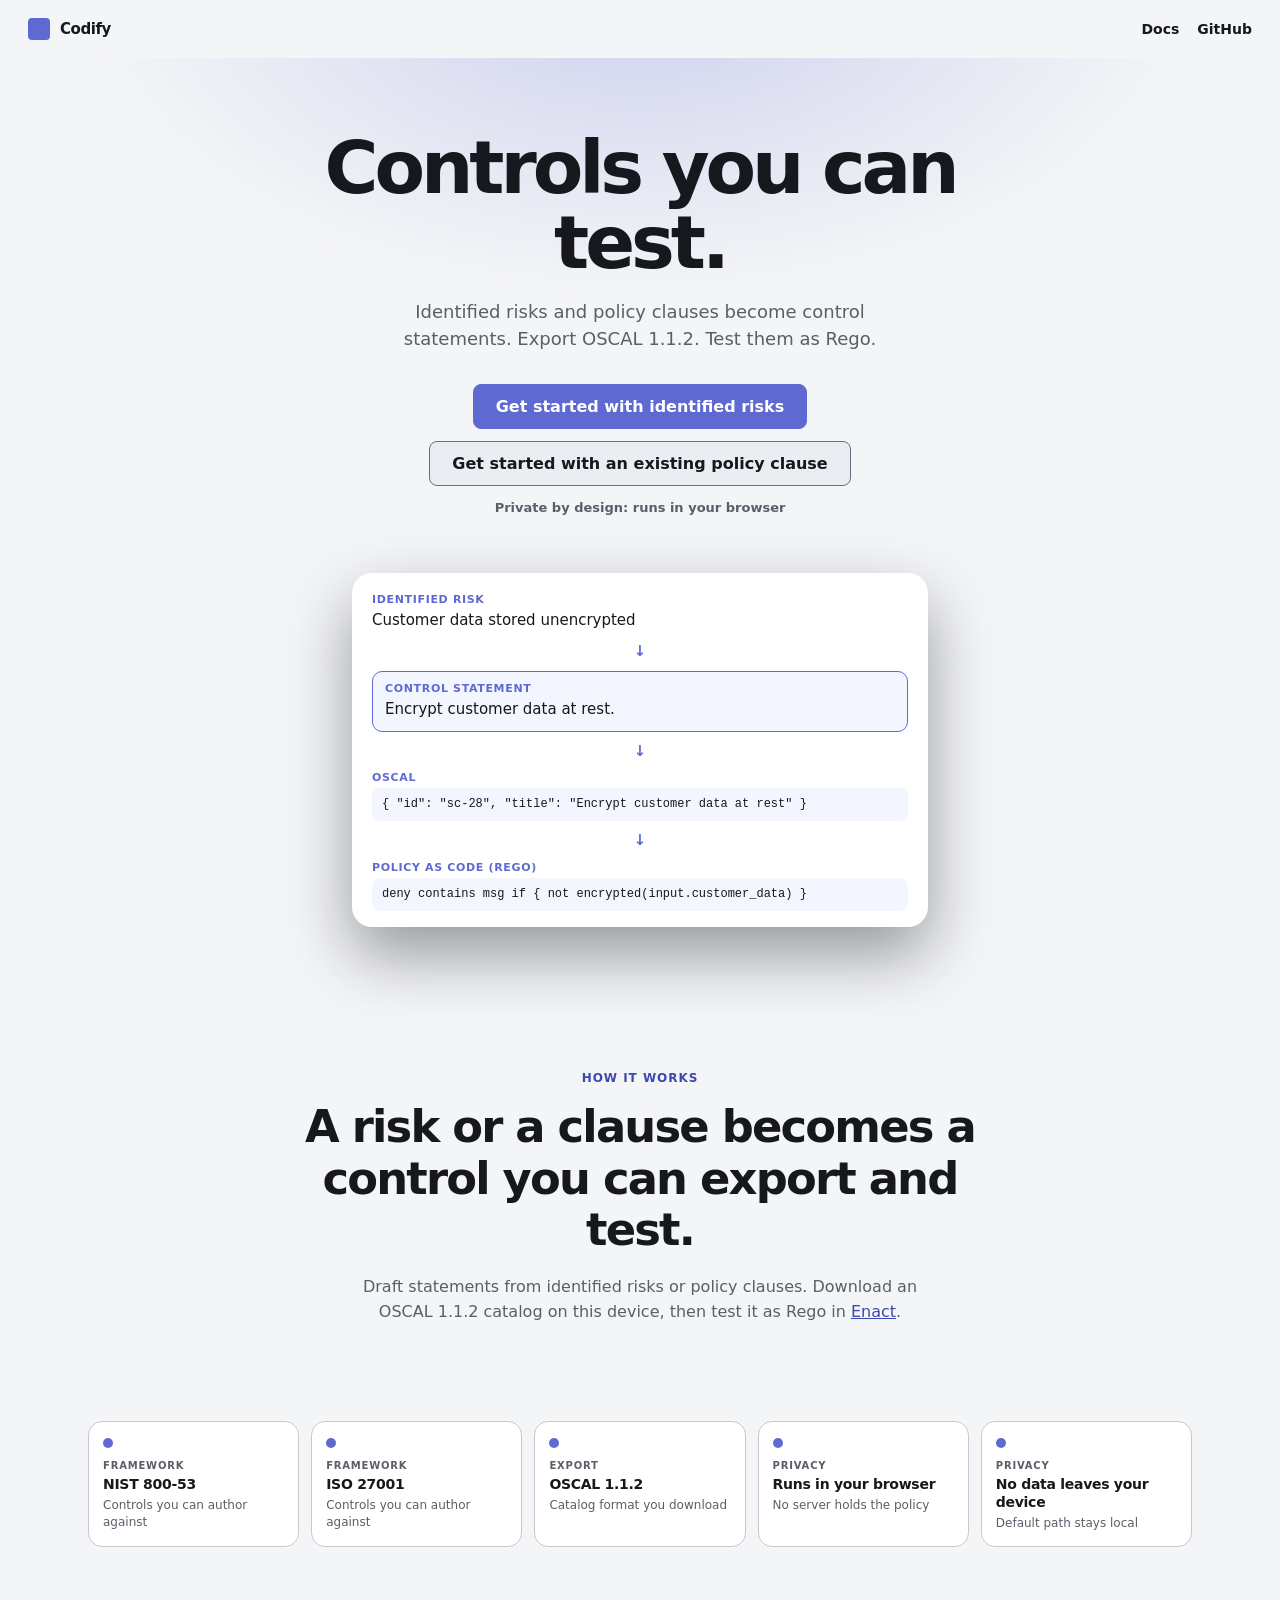
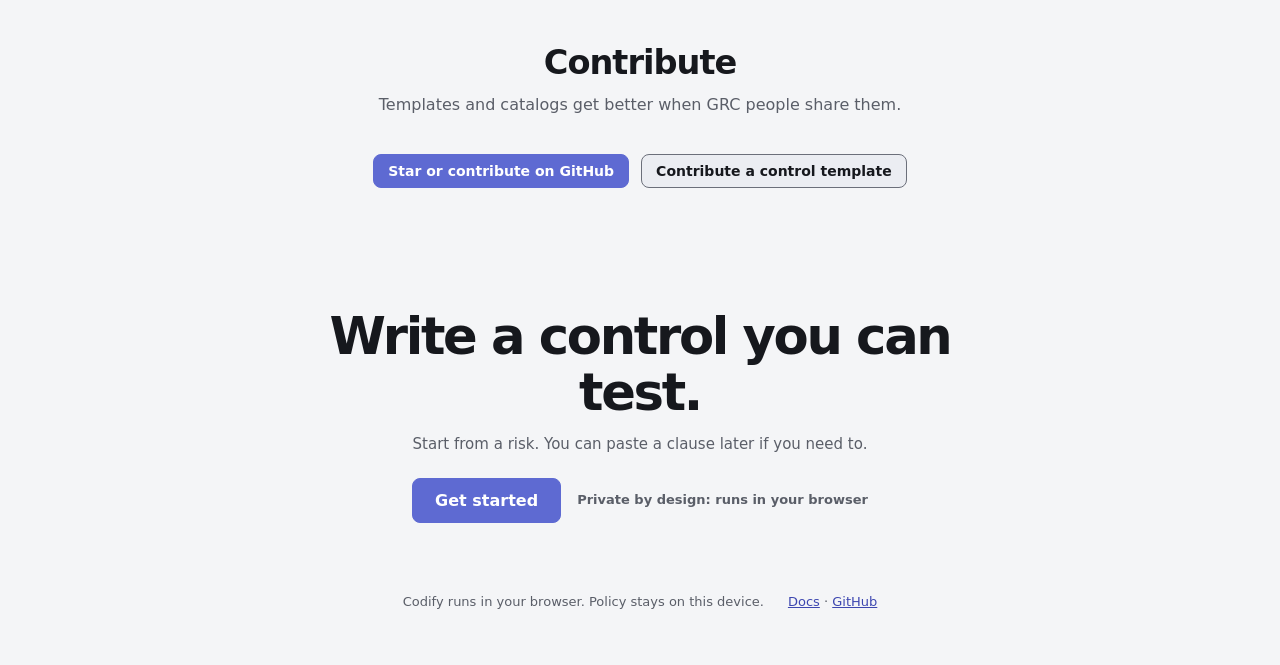
==== commit f12b51de: "Restyle the landing after giga.ai Replace the Base-style blue hero with a short headline, the risk-t" ====
--- a/src/codify/static/index.html
+++ b/src/codify/static/index.html
@@ -4,7 +4,7 @@
   <meta charset="utf-8">
   <meta name="viewport" content="width=device-width, initial-scale=1">
   <title>Codify</title>
-  <meta name="description" content="Turn risks and policy into OSCAL control statements you can test as policy as code.">
+  <meta name="description" content="Controls you can test. Identified risks and policy clauses become OSCAL control statements and Rego.">
   <link rel="icon" href="data:image/svg+xml,%3Csvg xmlns='http://www.w3.org/2000/svg' viewBox='0 0 32 32'%3E%3Crect width='32' height='32' rx='7' fill='%230D0E12'/%3E%3Cpath d='M0 0h32L0 32z' fill='%235E6AD2'/%3E%3C/svg%3E">
   <link rel="stylesheet" href="app.css">
   <script src="theme.js"></script>
@@ -70,118 +70,102 @@
       <div id="error" class="error" role="alert" hidden></div>
       <div id="notice" class="loading" role="status" hidden></div>
 
-      <!-- Landing: Base-style hero, then how it works (ADR 0013 paths unchanged). -->
+      <!-- Landing: short giga-style hero (ADR 0013 paths unchanged). -->
       <section id="start" class="start" aria-labelledby="start-title">
         <div id="landing" class="landing">
+          <header class="landing-bar" id="landing-bar">
+            <a class="landing-wordmark" href="#start" id="landing-wordmark">
+              <span class="landing-mark" aria-hidden="true"></span>
+              <span class="landing-wordmark__name">Codify</span>
+            </a>
+            <nav class="landing-bar__nav" aria-label="Site">
+              <p id="resume" class="landing-resume" hidden>
+                <button type="button" class="landing-signin" id="resume-open">Resume your project</button>
+                <span id="resume-title" class="visually-hidden"></span>
+                <span id="resume-when" class="visually-hidden"></span>
+              </p>
+              <a class="landing-signin" id="landing-docs" href="https://github.com/code1sentinel/policy-golden-path/blob/main/docs/book/README.md" target="_blank" rel="noopener noreferrer">Docs</a>
+              <a class="landing-signin" id="landing-github" href="https://github.com/code1sentinel/policy-golden-path" target="_blank" rel="noopener noreferrer">GitHub</a>
+            </nav>
+          </header>
+
           <div class="landing-hero">
-            <header class="landing-bar" id="landing-bar">
-              <a class="landing-wordmark" href="#start" id="landing-wordmark">
-                <span class="landing-mark" aria-hidden="true"></span>
-                <span class="landing-wordmark__name">Codify</span>
-              </a>
-              <nav class="landing-bar__nav" aria-label="Site">
-                <p id="resume" class="landing-resume" hidden>
-                  <button type="button" class="landing-signin" id="resume-open">Resume your project</button>
-                  <span id="resume-title" class="visually-hidden"></span>
-                  <span id="resume-when" class="visually-hidden"></span>
-                </p>
-                <a class="landing-signin" id="landing-docs" href="https://github.com/code1sentinel/policy-golden-path/blob/main/docs/book/README.md" target="_blank" rel="noopener noreferrer">Docs</a>
-                <a class="landing-signin" id="landing-github" href="https://github.com/code1sentinel/policy-golden-path" target="_blank" rel="noopener noreferrer">GitHub</a>
-              </nav>
-            </header>
-
-            <div class="landing-hero__center">
-              <h2 id="start-title" class="landing-hero__title">Turn risks and policy into controls you can test.</h2>
-              <p id="landing-subhead" class="landing-hero__subhead">Draft control statements from risks or policy clauses, export OSCAL, and ship them as policy as code.</p>
-
-              <div class="landing-hero__stage">
-                <ul id="landing-chips" class="hero-chips" aria-hidden="true">
-                  <li class="hero-chip hero-chip--1">Customer data unencrypted</li>
-                  <li class="hero-chip hero-chip--2">Access too broad</li>
-                  <li class="hero-chip hero-chip--3">Accounts never reviewed</li>
-                  <li class="hero-chip hero-chip--4">Screens left unlocked</li>
-                </ul>
-                <figure id="landing-mock" class="hero-card" aria-label="A risk becoming a control statement, then OSCAL and Rego">
-                  <div class="hero-card__row">
-                    <p class="hero-card__kicker">Identified risk</p>
-                    <p class="hero-card__text">Customer data stored unencrypted</p>
-                  </div>
-                  <p class="hero-card__join" aria-hidden="true">↓</p>
-                  <div class="hero-card__row hero-card__row--out">
-                    <p class="hero-card__kicker">Control statement</p>
-                    <p class="hero-card__text">Encrypt customer data at rest.</p>
-                  </div>
-                  <p class="hero-card__join" aria-hidden="true">↓</p>
-                  <div class="hero-card__row">
-                    <p class="hero-card__kicker">OSCAL</p>
-                    <pre class="hero-card__code">{ "id": "sc-28", "title": "Encrypt customer data at rest" }</pre>
-                  </div>
-                  <p class="hero-card__join" aria-hidden="true">↓</p>
-                  <div class="hero-card__row">
-                    <p class="hero-card__kicker">Policy as code (Rego)</p>
-                    <pre class="hero-card__code">deny contains msg if { not encrypted(input.customer_data) }</pre>
-                  </div>
-                </figure>
-              </div>
-
+            <div class="landing-hero__copy">
+              <h1 id="start-title" class="landing-hero__title">Controls you can test.</h1>
+              <p id="landing-subhead" class="landing-hero__subhead">Identified risks and policy clauses become control statements. Export OSCAL 1.1.2. Test them as Rego.</p>
               <div class="landing-hero__actions">
                 <div class="landing-hero__cta-row">
-                  <button type="button" class="btn btn--lg btn--on-hero" id="start-from-risks" data-start-risks>Get started with identified risks</button>
-                  <button type="button" class="btn btn--lg btn--on-hero-secondary" id="start-from-clause">Get started with an existing policy clause</button>
+                  <button type="button" class="btn btn--lg btn--primary" id="start-from-risks" data-start-risks>Get started with identified risks</button>
+                  <button type="button" class="btn btn--lg" id="start-from-clause">Get started with an existing policy clause</button>
                 </div>
                 <p id="landing-privacy-badge" class="landing-badge">Private by design: runs in your browser</p>
               </div>
-              <p class="landing-hero__alt">
-                <a class="landing-hero__secondary" id="landing-how-link" href="#how-it-works">See how it works</a>
-              </p>
-            </div>
-
-            <a class="landing-scroll" id="landing-scroll" href="#how-it-works">Scroll to explore <span aria-hidden="true">↓</span></a>
-          </div>
-
-          <section id="how-it-works" class="landing-section" aria-labelledby="how-title">
-            <h2 id="how-title" class="landing-section__title">How it works</h2>
-            <p class="landing-section__lede">Both starting points converge on a control statement you can export and test.</p>
-            <ol class="how-grid">
-              <li class="how-card">
-                <span class="how-card__n" aria-hidden="true">1</span>
-                <h3 class="how-card__title">Identify risks or pick a policy clause</h3>
-                <p>Start from the risks you already have, or paste a legacy clause. Either path is enough to begin.</p>
+            </div>
+            <div class="landing-hero__stage">
+              <figure id="landing-mock" class="hero-card" aria-label="A risk becoming a control statement, then OSCAL and Rego">
+                <div class="hero-card__row">
+                  <p class="hero-card__kicker">Identified risk</p>
+                  <p class="hero-card__text">Customer data stored unencrypted</p>
+                </div>
+                <p class="hero-card__join" aria-hidden="true">↓</p>
+                <div class="hero-card__row hero-card__row--out">
+                  <p class="hero-card__kicker">Control statement</p>
+                  <p class="hero-card__text">Encrypt customer data at rest.</p>
+                </div>
+                <p class="hero-card__join" aria-hidden="true">↓</p>
+                <div class="hero-card__row">
+                  <p class="hero-card__kicker">OSCAL</p>
+                  <pre class="hero-card__code">{ "id": "sc-28", "title": "Encrypt customer data at rest" }</pre>
+                </div>
+                <p class="hero-card__join" aria-hidden="true">↓</p>
+                <div class="hero-card__row">
+                  <p class="hero-card__kicker">Policy as code (Rego)</p>
+                  <pre class="hero-card__code">deny contains msg if { not encrypted(input.customer_data) }</pre>
+                </div>
+              </figure>
+            </div>
+          </div>
+
+          <section id="how-it-works" class="landing-proof" aria-labelledby="proof-title">
+            <p class="landing-proof__kicker">How it works</p>
+            <h2 id="proof-title" class="landing-proof__statement">A risk or a clause becomes a control you can export and test.</h2>
+            <p class="landing-proof__body">Draft statements from identified risks or policy clauses. Download an OSCAL 1.1.2 catalog on this device, then test it as Rego in <a id="landing-enact" href="https://github.com/code1sentinel/enact" target="_blank" rel="noopener noreferrer">Enact</a>.</p>
+          </section>
+
+          <section id="landing-trust" class="landing-trust" aria-labelledby="trust-title">
+            <h2 id="trust-title" class="visually-hidden">Honest claims</h2>
+            <ul class="trust-strip">
+              <li>
+                <span class="trust-strip__mark" aria-hidden="true"></span>
+                <span class="trust-strip__kicker">Framework</span>
+                <strong>NIST 800-53</strong>
+                <span>Controls you can author against</span>
               </li>
-              <li class="how-card">
-                <span class="how-card__n" aria-hidden="true">2</span>
-                <h3 class="how-card__title">Draft control statements</h3>
-                <p>Write (or review) action-first, testable statements that treat those risks. Guides sit on every step.</p>
+              <li>
+                <span class="trust-strip__mark" aria-hidden="true"></span>
+                <span class="trust-strip__kicker">Framework</span>
+                <strong>ISO 27001</strong>
+                <span>Controls you can author against</span>
               </li>
-              <li class="how-card">
-                <span class="how-card__n" aria-hidden="true">3</span>
-                <h3 class="how-card__title">Export as OSCAL to Policy as code (Rego) in Enact</h3>
-                <p>Download an OSCAL 1.1.2 catalog on this device, then test it as Rego in <a id="landing-enact" href="https://github.com/code1sentinel/enact" target="_blank" rel="noopener noreferrer">Enact</a>.</p>
+              <li>
+                <span class="trust-strip__mark" aria-hidden="true"></span>
+                <span class="trust-strip__kicker">Export</span>
+                <strong>OSCAL 1.1.2</strong>
+                <span>Catalog format you download</span>
               </li>
-            </ol>
-            <p id="landing-frameworks" class="landing-frameworks">Works with frameworks like ISO 27001, SOC 2 and NIST</p>
-          </section>
-
-          <section id="landing-features" class="landing-section" aria-labelledby="features-title">
-            <h2 id="features-title" class="landing-section__title">Built for GRC authoring</h2>
-            <div class="feature-grid">
-              <article class="feature-card">
-                <h3>Risk-first or clause-first</h3>
-                <p>Enter identified risks, or paste a policy clause. Both flows meet at the same control statements.</p>
-              </article>
-              <article class="feature-card">
-                <h3>Plain-language guides at every step</h3>
-                <p>What to write, why it matters, and a strong example sit beside the work — not in a separate manual.</p>
-              </article>
-              <article class="feature-card">
-                <h3>Standards-based OSCAL export</h3>
-                <p>The save file is an OSCAL 1.1.2 catalog other GRC tools can read. Send it to Enact as policy as code (Rego).</p>
-              </article>
-              <article class="feature-card">
-                <h3>Private by design</h3>
-                <p>Codify runs in your browser. Policy never leaves this device on the default path. No AI keys stored.</p>
-              </article>
-            </div>
+              <li>
+                <span class="trust-strip__mark" aria-hidden="true"></span>
+                <span class="trust-strip__kicker">Privacy</span>
+                <strong>Runs in your browser</strong>
+                <span>No server holds the policy</span>
+              </li>
+              <li>
+                <span class="trust-strip__mark" aria-hidden="true"></span>
+                <span class="trust-strip__kicker">Privacy</span>
+                <strong>No data leaves your device</strong>
+                <span>Default path stays local</span>
+              </li>
+            </ul>
           </section>
 
           <section id="landing-contribute" class="landing-section" aria-labelledby="contribute-title">
@@ -194,10 +178,10 @@
           </section>
 
           <section id="landing-cta" class="landing-cta" aria-labelledby="cta-title">
-            <h2 id="cta-title">Ready to write a control you can test?</h2>
+            <h2 id="cta-title">Write a control you can test.</h2>
             <p>Start from a risk. You can paste a clause later if you need to.</p>
             <div class="landing-cta__row">
-              <button type="button" class="btn btn--lg btn--on-hero" id="landing-cta-start" data-start-risks>Get started</button>
+              <button type="button" class="btn btn--lg btn--primary" id="landing-cta-start" data-start-risks>Get started</button>
               <p class="landing-badge">Private by design: runs in your browser</p>
             </div>
           </section>
--- a/src/codify/static/app.css
+++ b/src/codify/static/app.css
@@ -317,6 +317,7 @@
 }
 body[data-chrome="landing"] {
   grid-template-columns: 1fr;
+  background-image: none;
 }
 body[data-chrome="landing"] .sidebar,
 body[data-chrome="landing"] .top,
@@ -330,37 +331,30 @@
   flex-direction: column;
   color: var(--text);
 }
-.landing-hero {
-  position: relative;
-  display: flex;
-  flex-direction: column;
-  min-height: 100vh;
-  background: var(--hero);
-  color: var(--hero-fg);
-  overflow: hidden;
-}
 .landing-bar {
-  position: absolute;
-  top: 0; left: 0; right: 0;
-  z-index: 2;
+  position: sticky;
+  top: 0;
+  z-index: 3;
   display: flex;
   align-items: center;
   justify-content: space-between;
   gap: 16px;
   padding: 18px 28px;
+  background: color-mix(in srgb, var(--bg) 88%, transparent);
+  backdrop-filter: blur(12px);
 }
 .landing-wordmark {
   display: inline-flex;
   align-items: center;
   gap: 10px;
-  color: var(--hero-fg);
+  color: var(--text);
   text-decoration: none;
   font: 700 15px/1 var(--font);
   letter-spacing: -0.03em;
 }
 .landing-mark {
   width: 22px; height: 22px;
-  background: var(--hero-deep);
+  background: var(--orange);
   border-radius: 4px;
   flex: none;
 }
@@ -374,104 +368,97 @@
   background: none;
   border: 0;
   padding: 0;
-  color: var(--hero-fg);
+  color: var(--text);
   font: 600 14px var(--font);
   text-decoration: none;
   cursor: pointer;
 }
 .landing-signin:hover, .landing-signin:focus-visible { text-decoration: underline; text-underline-offset: 3px; }
 .landing-resume { display: flex; align-items: center; margin: 0; }
-.landing-hero__center {
-  flex: 1;
+.landing-hero {
+  position: relative;
   display: flex;
   flex-direction: column;
   align-items: center;
+  padding: 72px 24px 40px;
+  background-color: transparent;
+  background-image: radial-gradient(70% 55% at 50% -8%, color-mix(in srgb, var(--orange) 26%, transparent), transparent 62%);
+  color: var(--text);
+}
+.landing-hero__copy {
+  display: flex;
+  flex-direction: column;
+  align-items: center;
+  text-align: center;
+  width: 100%;
+  max-width: 46rem;
+}
+.landing-hero__title {
+  margin: 0 0 18px;
+  max-width: 12em;
+  font: 800 clamp(2.4rem, 7vw, 4.6rem)/1.02 var(--font);
+  letter-spacing: -0.055em;
+  color: var(--text);
+}
+.landing-hero__subhead {
+  margin: 0 0 32px;
+  max-width: 34rem;
+  font: 400 18px/1.5 var(--font);
+  color: var(--muted);
+}
+.landing-hero__actions {
+  display: flex;
+  flex-direction: column;
+  flex-wrap: wrap;
+  gap: 14px 18px;
+  align-items: center;
   justify-content: center;
-  text-align: center;
-  padding: 88px 24px 72px;
+}
+.landing-hero__cta-row {
+  display: flex;
+  flex-wrap: wrap;
+  gap: 12px 16px;
+  align-items: stretch;
+  justify-content: center;
   width: 100%;
 }
-.landing-hero__title {
-  margin: 0 0 12px;
-  max-width: 18em;
-  font: 800 clamp(1.85rem, 4.4vw, 2.85rem)/1.12 var(--font);
-  letter-spacing: -0.04em;
-  color: var(--hero-fg);
-}
-.landing-hero__subhead {
-  margin: 0 0 36px;
-  max-width: 38rem;
-  font: 400 16px/1.5 var(--font);
-  color: var(--hero-fg);
-  opacity: 0.92;
-}
+.landing-hero__cta-row .btn { text-align: center; }
 .landing-hero__stage {
   position: relative;
-  width: min(36rem, 100%);
-  min-height: 22rem;
+  width: min(40rem, 100%);
   display: flex;
   align-items: center;
   justify-content: center;
-  margin-bottom: 28px;
-}
-.hero-chips {
-  position: absolute;
-  inset: -12% -18%;
-  margin: 0;
-  padding: 0;
-  list-style: none;
-  pointer-events: none;
-}
-.hero-chip {
-  position: absolute;
-  white-space: nowrap;
-  padding: 8px 14px;
-  border-radius: 999px;
-  background: color-mix(in srgb, var(--hero-fg) 22%, transparent);
-  color: var(--hero-fg);
-  font: 600 12px/1.3 var(--font);
-  backdrop-filter: blur(10px);
-  box-shadow: 0 8px 24px color-mix(in srgb, var(--hero-deep) 28%, transparent);
-}
-.hero-chip--1 { top: 4%; left: -6%; filter: blur(1.2px); animation: hero-drift 7s ease-in-out infinite; }
-.hero-chip--2 { top: 8%; right: -10%; filter: blur(2px); opacity: 0.75; animation: hero-drift 8s ease-in-out 0.4s infinite; }
-.hero-chip--3 { bottom: 10%; left: -14%; filter: blur(0.6px); animation: hero-drift 6.5s ease-in-out 0.8s infinite; }
-.hero-chip--4 { bottom: 6%; right: -4%; filter: blur(1.6px); opacity: 0.8; animation: hero-drift 9s ease-in-out 0.2s infinite; }
-@keyframes hero-drift {
-  0%, 100% { transform: translateY(0); }
-  50% { transform: translateY(-10px); }
-}
-@media (prefers-reduced-motion: reduce) {
-  .hero-chip { animation: none; }
+  margin-top: 56px;
 }
 .hero-card {
   position: relative;
   z-index: 1;
-  width: min(32rem, 100%);
+  width: min(36rem, 100%);
   margin: 0;
   text-align: left;
   background: var(--hero-card);
   color: var(--hero-card-text);
-  border-radius: 16px;
-  padding: 16px 16px 14px;
-  box-shadow: 0 24px 60px color-mix(in srgb, var(--hero-deep) 45%, transparent);
+  border-radius: 20px;
+  padding: 20px 20px 16px;
+  box-shadow: 0 28px 64px color-mix(in srgb, var(--shadow) 42%, transparent);
 }
 .hero-card__kicker {
   margin: 0 0 4px;
   font: 700 11px var(--font);
   letter-spacing: 0.06em;
   text-transform: uppercase;
-  color: var(--hero);
+  color: var(--orange);
 }
 .hero-card__text { margin: 0; font: 500 15px/1.45 var(--font); color: var(--hero-card-text); }
 .hero-card__join {
   margin: 8px 0;
   text-align: center;
-  color: var(--hero);
+  color: var(--orange);
   font-weight: 700;
 }
 .hero-card__row--out {
-  border: 1px solid var(--hero);
+  border: 1px solid var(--orange);
   background: var(--hero-card-wash);
   border-radius: 10px;
   padding: 10px 12px;
@@ -486,63 +473,13 @@
   overflow-x: auto;
   white-space: pre-wrap;
 }
-.landing-hero__actions {
-  display: flex;
-  flex-direction: column;
-  flex-wrap: wrap;
-  gap: 14px 18px;
-  align-items: center;
-  justify-content: center;
-}
-.landing-hero__cta-row {
-  display: flex;
-  flex-wrap: wrap;
-  gap: 12px 16px;
-  align-items: stretch;
-  justify-content: center;
-  width: 100%;
-}
-.landing-hero__cta-row .btn { text-align: center; }
-.btn--on-hero {
-  background: var(--hero-fg);
-  border-color: var(--hero-fg);
-  color: var(--hero);
-}
-.btn--on-hero:hover:not(:disabled) {
-  background: var(--hero-btn-hover);
-  border-color: var(--hero-btn-hover);
-  color: var(--hero-deep);
-}
-.btn--on-hero-secondary {
-  background: transparent;
-  border-color: var(--hero-fg);
-  color: var(--hero-fg);
-}
-.btn--on-hero-secondary:hover:not(:disabled) {
-  background: color-mix(in srgb, var(--hero-fg) 16%, transparent);
-  border-color: var(--hero-fg);
-  color: var(--hero-fg);
-}
 .landing-badge {
   margin: 0;
   display: inline-flex;
   align-items: center;
-  padding: 8px 12px;
-  border-radius: 999px;
-  background: color-mix(in srgb, var(--hero-fg) 18%, transparent);
-  color: var(--hero-fg);
+  color: var(--muted);
   font: 600 13px/1.3 var(--font);
-  backdrop-filter: blur(8px);
-}
-.landing-hero__secondary {
-  color: var(--hero-fg);
-  font: 600 15px var(--font);
-  text-decoration: none;
-  border-bottom: 1px solid color-mix(in srgb, var(--hero-fg) 55%, transparent);
-  padding-bottom: 2px;
-}
-.landing-hero__secondary:hover, .landing-hero__secondary:focus-visible { border-bottom-color: var(--hero-fg); }
-.landing-hero__alt { margin: 14px 0 0; }
+}
 .landing__quiet {
   color: var(--muted);
   text-decoration: underline;
@@ -554,23 +491,82 @@
   cursor: pointer;
 }
 .landing__quiet:hover, .landing__quiet:focus-visible { color: var(--text); }
-.landing__quiet--on-hero { color: var(--hero-fg); font: 500 14px var(--font); }
-.landing__quiet--on-hero:hover, .landing__quiet--on-hero:focus-visible { color: var(--hero-fg); }
-.landing-hero :focus-visible { outline-color: var(--hero-fg); }
-.landing-scroll {
-  position: absolute;
-  left: 50%;
-  bottom: 22px;
-  transform: translateX(-50%);
-  color: var(--hero-fg);
-  font: 600 13px var(--font);
-  text-decoration: none;
-  opacity: 0.9;
-  display: inline-flex;
-  align-items: center;
-  gap: 6px;
-}
-.landing-scroll:hover, .landing-scroll:focus-visible { opacity: 1; }
+.landing-hero :focus-visible { outline-color: var(--focus); }
+
+.landing-proof {
+  max-width: 48rem;
+  margin: 0 auto;
+  padding: 104px 24px 24px;
+  text-align: center;
+}
+.landing-proof__kicker {
+  margin: 0 0 16px;
+  font: 700 12px var(--font);
+  letter-spacing: 0.08em;
+  text-transform: uppercase;
+  color: var(--accent-text);
+}
+.landing-proof__statement {
+  margin: 0 0 18px;
+  font: 800 clamp(1.8rem, 4vw, 2.8rem)/1.15 var(--font);
+  letter-spacing: -0.04em;
+  color: var(--text);
+}
+.landing-proof__body {
+  margin: 0 auto;
+  max-width: 36rem;
+  color: var(--muted);
+  font-size: 16px;
+  line-height: 1.6;
+}
+.landing-proof__body a { color: var(--accent-text); }
+
+.landing-trust {
+  max-width: 72rem;
+  margin: 0 auto;
+  padding: 72px 24px 8px;
+}
+.trust-strip {
+  list-style: none;
+  margin: 0;
+  padding: 0;
+  display: grid;
+  grid-template-columns: repeat(5, minmax(0, 1fr));
+  gap: 12px;
+}
+.trust-strip li {
+  display: flex;
+  flex-direction: column;
+  gap: 4px;
+  min-width: 0;
+  padding: 16px 14px 14px;
+  border: 1px solid var(--border-soft);
+  border-radius: 14px;
+  background: var(--surface);
+}
+.trust-strip__mark {
+  width: 10px;
+  height: 10px;
+  border-radius: 999px;
+  background: var(--orange);
+  margin-bottom: 8px;
+}
+.trust-strip__kicker {
+  font: 700 10px var(--font);
+  letter-spacing: 0.08em;
+  text-transform: uppercase;
+  color: var(--muted);
+}
+.trust-strip strong {
+  font: 700 14px/1.3 var(--font);
+  letter-spacing: -0.02em;
+  color: var(--text);
+}
+.trust-strip li > span:last-child {
+  color: var(--muted);
+  font-size: 12px;
+  line-height: 1.4;
+}
 
 .landing-section {
   max-width: 68rem;
@@ -591,82 +587,27 @@
   color: var(--muted);
   font-size: 16px;
 }
-.how-grid {
-  display: grid;
-  grid-template-columns: repeat(3, 1fr);
-  gap: 18px;
-  list-style: none;
-  margin: 0;
-  padding: 0;
-}
-.how-card {
-  background: var(--surface);
-  border: 1px solid var(--border-soft);
-  border-radius: var(--radius-lg);
-  padding: 22px 20px 20px;
-}
-.how-card__n {
-  display: inline-flex;
-  align-items: center;
-  justify-content: center;
-  width: 28px; height: 28px;
-  border-radius: 8px;
-  background: var(--orange);
-  color: var(--on-accent);
-  font: 700 13px var(--font);
-  margin-bottom: 12px;
-}
-.how-card__title {
-  margin: 0 0 8px;
-  font: 700 16px/1.3 var(--font);
-  letter-spacing: -0.02em;
-}
-.how-card p { margin: 0; color: var(--muted); font-size: 14px; }
-.how-card a { color: var(--accent-text); }
-.landing-frameworks {
-  margin: 36px 0 0;
-  text-align: center;
-  color: var(--muted);
-  font: 500 14px var(--font);
-}
 .landing-contribute__actions {
   display: flex;
   flex-wrap: wrap;
   justify-content: center;
   gap: 12px;
 }
-.feature-grid {
-  display: grid;
-  grid-template-columns: repeat(2, 1fr);
-  gap: 16px;
-}
-.feature-card {
-  background: var(--surface);
-  border: 1px solid var(--border-soft);
-  border-radius: var(--radius-lg);
-  padding: 22px 22px 20px;
-}
-.feature-card h3 {
-  margin: 0 0 8px;
-  font: 700 16px/1.3 var(--font);
-  letter-spacing: -0.02em;
-}
-.feature-card p { margin: 0; color: var(--muted); font-size: 14px; }
 .landing-cta {
-  margin: 72px 24px 0;
-  padding: 56px 24px;
+  margin: 88px auto 0;
+  max-width: 48rem;
+  padding: 8px 24px 8px;
   text-align: center;
-  background: var(--hero);
-  color: var(--hero-fg);
-  border-radius: 20px;
+  background: transparent;
+  color: var(--text);
 }
 .landing-cta h2 {
-  margin: 0 0 8px;
-  font: 800 clamp(1.5rem, 3vw, 2rem)/1.2 var(--font);
-  letter-spacing: -0.03em;
-  color: var(--hero-fg);
-}
-.landing-cta > p { margin: 0 0 22px; opacity: 0.92; }
+  margin: 0 0 12px;
+  font: 800 clamp(2rem, 4.5vw, 3.2rem)/1.1 var(--font);
+  letter-spacing: -0.045em;
+  color: var(--text);
+}
+.landing-cta > p { margin: 0 0 22px; color: var(--muted); }
 .landing-cta__row {
   display: flex;
   flex-wrap: wrap;
@@ -674,11 +615,11 @@
   align-items: center;
   justify-content: center;
 }
-.landing-cta :focus-visible { outline-color: var(--hero-fg); }
+.landing-cta :focus-visible { outline-color: var(--focus); }
 .landing-footer {
   max-width: 68rem;
   margin: 0 auto;
-  padding: 28px 24px 40px;
+  padding: 48px 24px 40px;
   display: flex;
   flex-wrap: wrap;
   justify-content: space-between;
@@ -1114,21 +1055,28 @@
   .editor { position: static; max-height: none; overflow: visible; order: 0; }
   .props { order: 2; max-height: none; }
   .fold__body { position: static; width: auto; box-shadow: none; }
-  .how-grid, .feature-grid { grid-template-columns: 1fr; }
-  .landing-hero__center { padding: 80px 16px 88px; }
-  .hero-chip--3, .hero-chip--4 { display: none; }
-  .landing-cta { margin: 48px 16px 0; border-radius: 0; }
+  .trust-strip { grid-template-columns: repeat(2, minmax(0, 1fr)); }
+  .landing-hero { padding: 48px 16px 32px; }
+  .landing-hero__stage { margin-top: 36px; }
+  .landing-proof { padding: 72px 16px 16px; }
+  .landing-cta { margin: 64px 16px 0; }
 }
 @media (max-width: 520px) {
   :root { --gutter: 16px; }
   .parts, .grid2 { grid-template-columns: 1fr; }
   .ctl { grid-template-columns: auto minmax(0, 1fr) auto; }
+  .landing-hero {
+    padding: 40px 16px 24px;
+  }
+  .landing-hero__subhead { margin-bottom: 20px; }
+  .landing-hero__actions { gap: 10px; }
   .landing-hero__cta-row {
     flex-direction: column;
     flex-wrap: nowrap;
     align-items: stretch;
     max-width: 22rem;
   }
+  .trust-strip { grid-template-columns: 1fr; }
 }
 
 /* AI drafting + export dialog */
